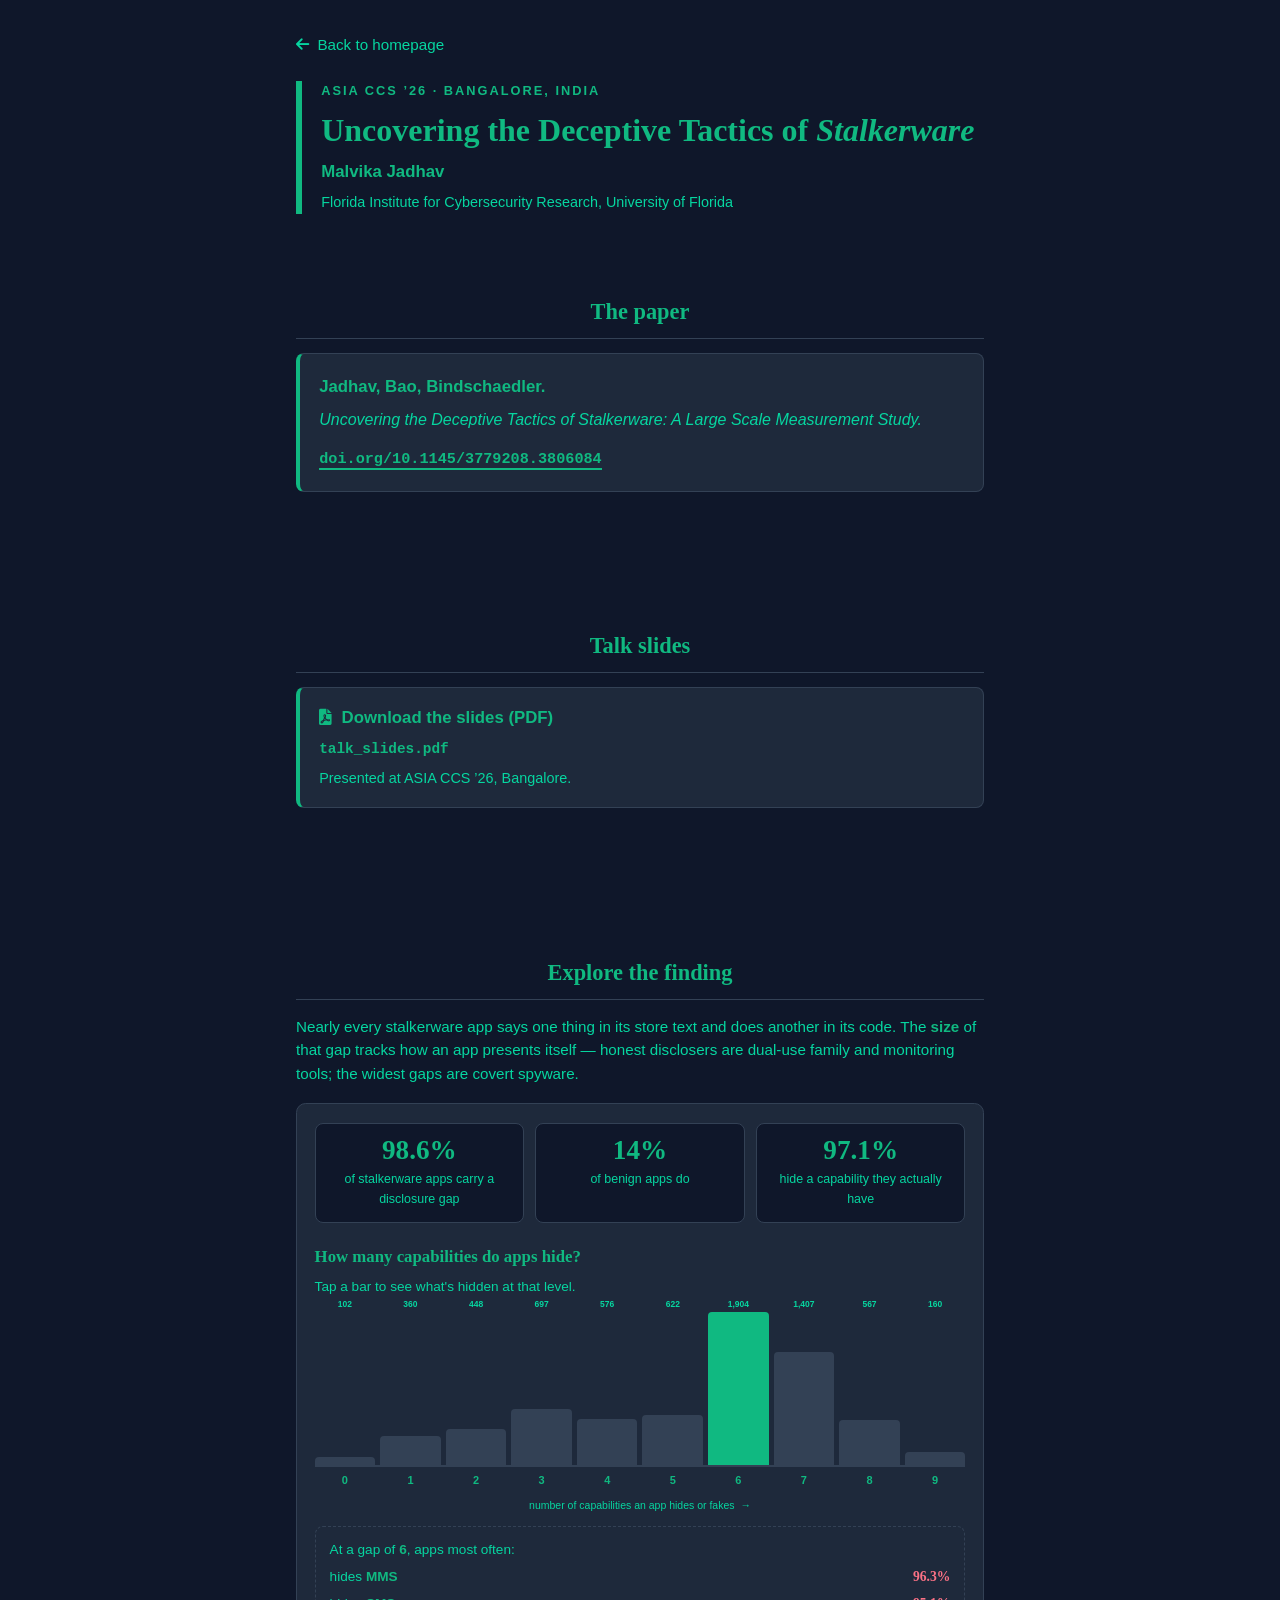
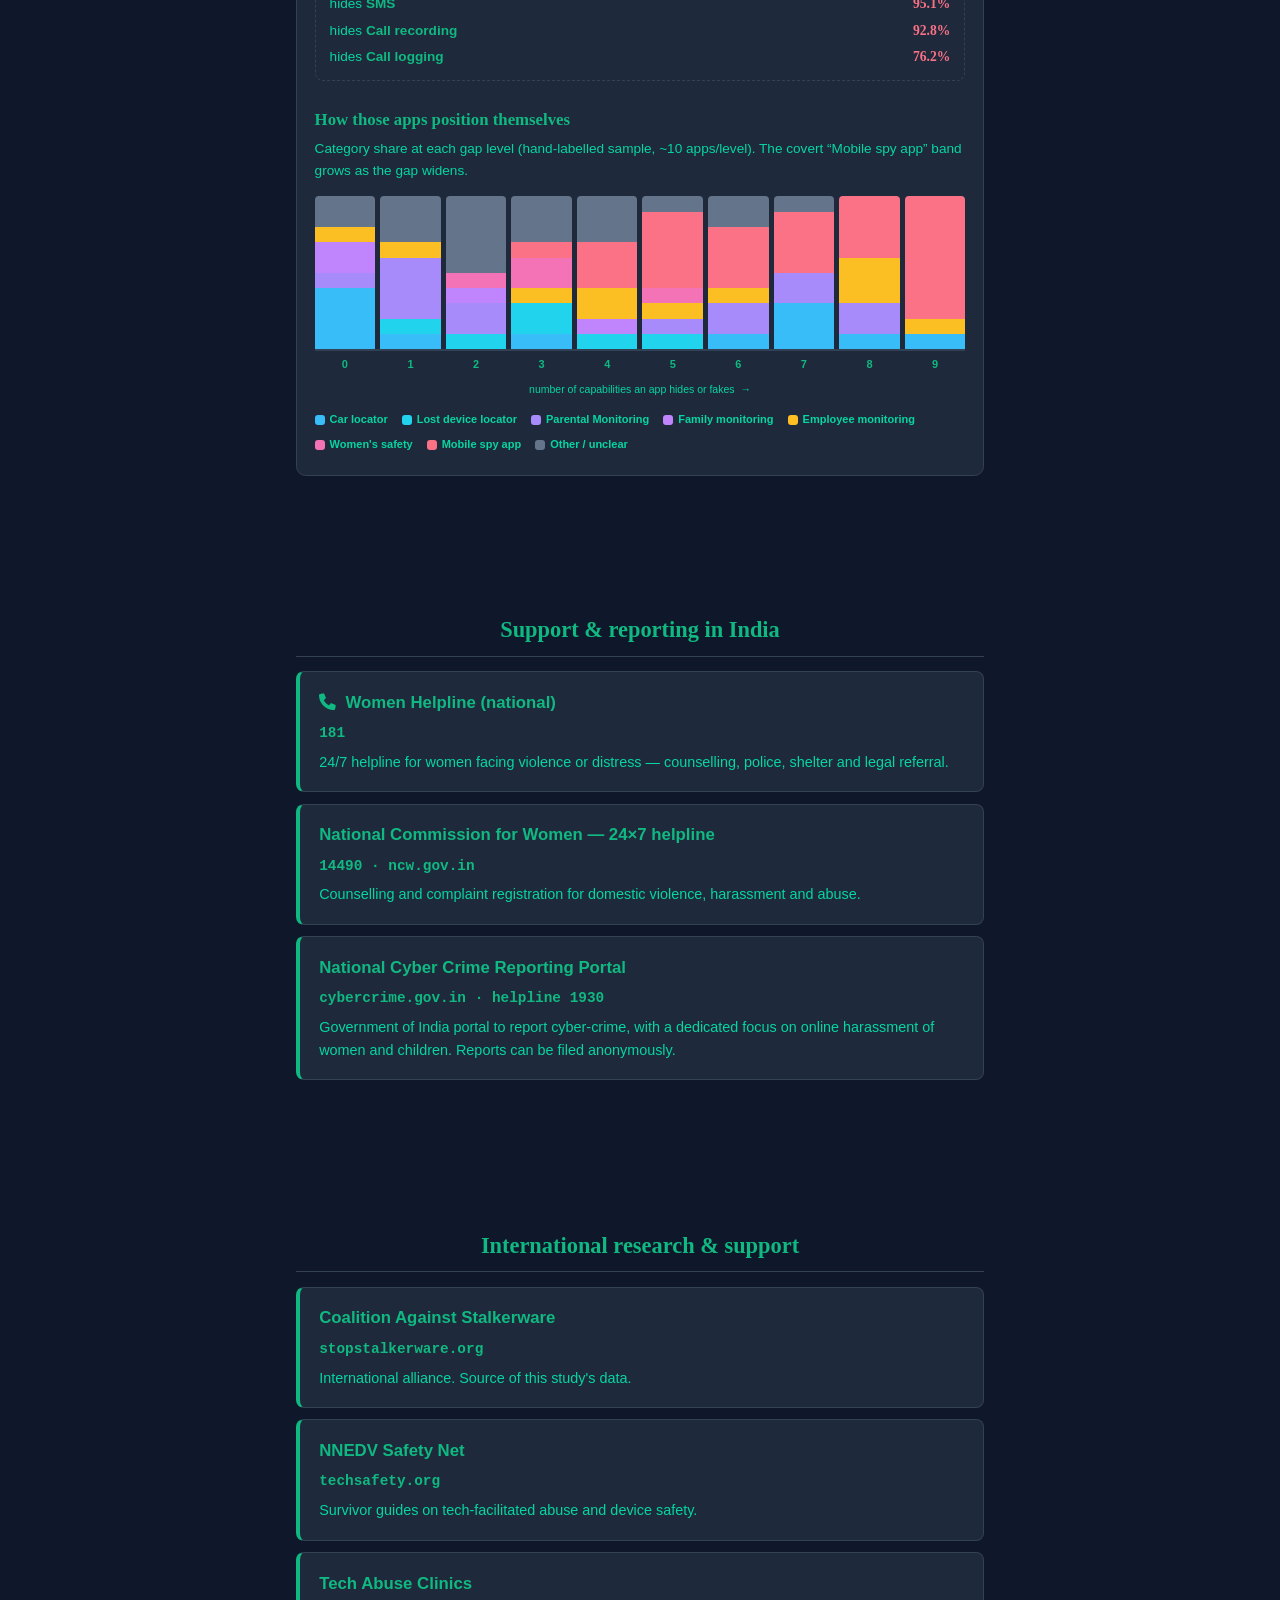
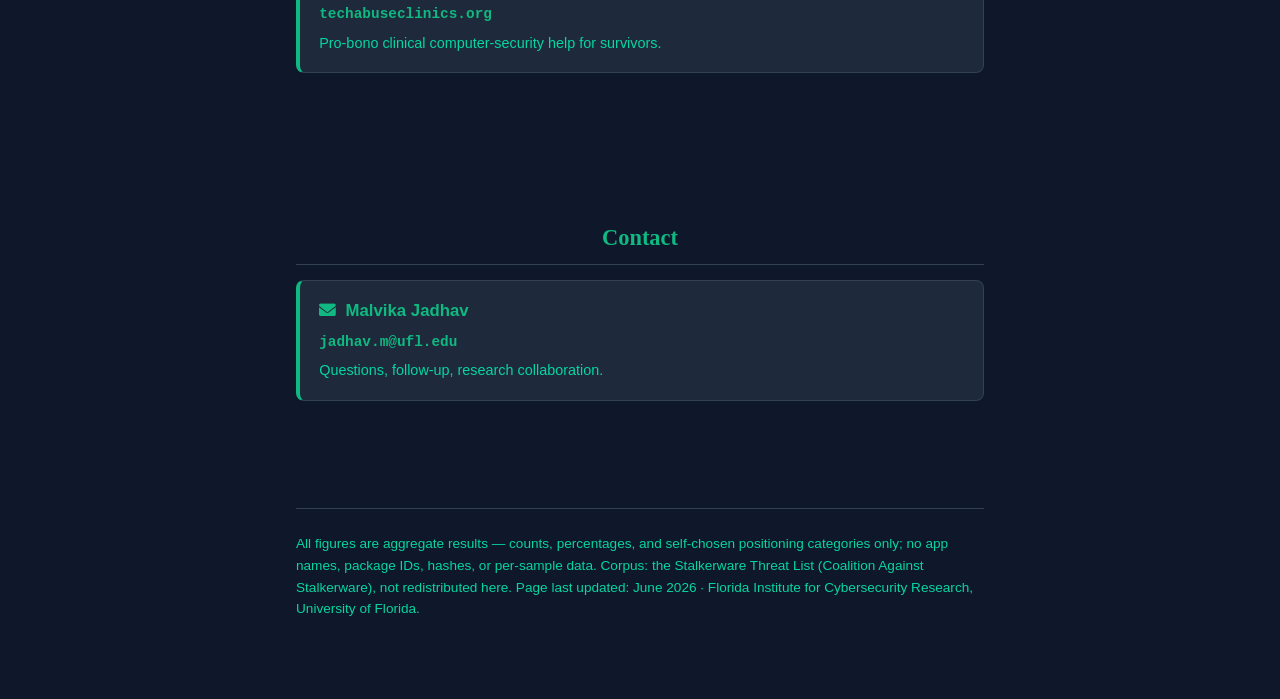
==== asiaccs/index.html @ bfb0ab19 "adding the asiaccs-presentation" ====
<!DOCTYPE html>
<html lang="en">
<head>
<meta charset="UTF-8"><meta name="viewport" content="width=device-width, initial-scale=1.0">
<title>Research Resources · ASIA CCS ’26 · Malvika Jadhav</title>
<meta name="description" content="Conference talk resources."><meta name="robots" content="noindex, nofollow">
<link rel="stylesheet" href="../style.css">
<link href="https://cdnjs.cloudflare.com/ajax/libs/font-awesome/6.0.0/css/all.min.css" rel="stylesheet">
<link rel="icon" href="../profile.jpeg">
<style>
  /* fallback copy of your style.css tokens so this page renders correctly even in a
     standalone preview; identical values, so style.css stays the source of truth on-site */
  :root{ --bg-primary:#ffffff; --bg-secondary:#f8fafc; --text-primary:#1e293b; --text-secondary:#64748b; --accent:#3b82f6; --accent-hover:#2563eb; --border:#e2e8f0; --transition:all .3s ease; }
  [data-theme="dark"]{ --bg-primary:#0f172a; --bg-secondary:#1e293b; --text-primary:#10b981; --text-secondary:#06d6a0; --accent:#10b981; --accent-hover:#059669; --border:#334155; }
  body{ font-family:-apple-system,BlinkMacSystemFont,'Segoe UI',Roboto,sans-serif; background:var(--bg-primary); color:var(--text-primary); line-height:1.6; margin:0; transition:var(--transition); }

  .talk-container{max-width:720px;margin:0 auto;padding:2rem 1rem 5rem;}
  .back-link{display:inline-block;margin-bottom:1.5rem;color:var(--text-secondary);text-decoration:none;font-size:.95rem;transition:var(--transition);} .back-link:hover{color:var(--accent);}
  .talk-header{border-left:6px solid var(--accent);padding-left:1.2rem;margin-bottom:2rem;}
  .talk-eyebrow{font-size:.8rem;letter-spacing:2px;color:var(--accent);font-weight:700;text-transform:uppercase;margin-bottom:.6rem;}
  .talk-title{font-family:Georgia,"Times New Roman",serif;font-size:2rem;font-weight:700;color:var(--text-primary);margin-bottom:.6rem;line-height:1.2;} .talk-title em{color:var(--accent);font-style:italic;}
  .talk-byline{font-weight:600;font-size:1.05rem;color:var(--text-primary);margin-bottom:.3rem;} .talk-venue{color:var(--text-secondary);font-size:.9rem;}
  .talk-section{margin-bottom:2.5rem;}
  .talk-section h2{font-family:Georgia,"Times New Roman",serif;font-size:1.4rem;color:var(--text-primary);margin-bottom:.9rem;padding-bottom:.5rem;border-bottom:1px solid var(--border);}
  .talk-section .lead{color:var(--text-secondary);font-size:.95rem;line-height:1.55;margin-bottom:1.1rem;} .talk-section .lead b{color:var(--text-primary);}
  .talk-card{display:block;background:var(--bg-secondary);border:1px solid var(--border);border-left:4px solid var(--accent);padding:1.1rem 1.2rem;margin-bottom:.7rem;text-decoration:none;color:var(--text-primary);border-radius:.5rem;transition:var(--transition);}
  .talk-card:hover{transform:translateX(3px);box-shadow:0 4px 12px rgba(0,0,0,.15);}
  .talk-card .card-name{font-weight:700;font-size:1.05rem;margin-bottom:.35rem;}
  .talk-card .card-url{color:var(--accent);font-size:.9rem;font-weight:600;margin-bottom:.35rem;word-break:break-all;font-family:ui-monospace,"SF Mono",Menlo,monospace;}
  .talk-card .card-desc{color:var(--text-secondary);font-size:.9rem;}
  .paper-block{background:var(--bg-secondary);border:1px solid var(--border);border-left:4px solid var(--accent);padding:1.2rem;border-radius:.5rem;}
  .paper-block .paper-authors{font-weight:700;margin-bottom:.4rem;font-size:1.05rem;} .paper-block .paper-title{font-style:italic;margin-bottom:.8rem;color:var(--text-secondary);}
  .paper-block a{color:var(--accent);font-weight:700;text-decoration:none;border-bottom:2px solid var(--accent);font-family:ui-monospace,"SF Mono",Menlo,monospace;font-size:.95rem;} .paper-block a:hover{color:var(--accent-hover);border-bottom-color:var(--accent-hover);}
  .talk-footer{margin-top:3rem;padding-top:1.5rem;border-top:1px solid var(--border);font-size:.85rem;color:var(--text-secondary);line-height:1.6;}
  .viz{background:var(--bg-secondary);border:1px solid var(--border);border-radius:.6rem;padding:1.2rem 1.1rem 1.3rem;}
  .viz .stat-row{display:flex;gap:.7rem;flex-wrap:wrap;margin-bottom:1.3rem;}
  .viz .stat{flex:1 1 130px;background:var(--bg-primary);border:1px solid var(--border);border-radius:.5rem;padding:.8rem .9rem;}
  .viz .stat .n{font-family:Georgia,serif;font-weight:700;font-size:1.7rem;line-height:1;color:var(--accent);} .viz .stat .c{font-size:.78rem;color:var(--text-secondary);margin-top:.35rem;}
  .viz h3{font-family:Georgia,serif;font-size:1.05rem;color:var(--text-primary);margin:0 0 .3rem;} .viz .sub{font-size:.85rem;color:var(--text-secondary);margin-bottom:.9rem;}
  .viz .chart,.viz .compchart{display:flex;align-items:flex-end;gap:5px;height:155px;border-bottom:2px solid var(--border);}
  .viz .col{flex:1;display:flex;flex-direction:column;justify-content:flex-end;align-items:center;height:100%;position:relative;cursor:pointer;}
  .viz .col .bar{width:100%;border-radius:4px 4px 0 0;background:var(--border);min-height:3px;} .viz .col.sel .bar{background:var(--accent);}
  .viz .col .cnt{position:absolute;top:-14px;font-weight:700;font-size:8.5px;color:var(--text-secondary);white-space:nowrap;}
  .viz .ccol{flex:1;height:100%;display:flex;flex-direction:column-reverse;border-radius:4px 4px 0 0;overflow:hidden;}
  .viz .ccol .seg{width:100%;}
  .viz .xaxis{display:flex;gap:5px;margin-top:5px;} .viz .xaxis .t{flex:1;text-align:center;font-weight:700;font-size:11px;color:var(--text-primary);}
  .viz .xlab{text-align:center;font-size:10.5px;color:var(--text-secondary);margin-top:7px;}
  .viz .capdetail{margin-top:13px;padding:12px 14px;border:1px dashed var(--border);border-radius:.5rem;font-size:.85rem;color:var(--text-secondary);} .viz .capdetail b{color:var(--text-primary);}
  .viz .capdetail .row{display:flex;justify-content:space-between;margin-top:5px;} .viz .capdetail .row span:last-child{font-family:Georgia,serif;font-weight:700;color:#fb7185;}
  .viz .legend{display:flex;gap:8px 14px;flex-wrap:wrap;font-size:11px;font-weight:600;color:var(--text-secondary);margin-top:13px;} .viz .legend span{display:inline-flex;align-items:center;} .viz .legend i{width:10px;height:10px;border-radius:3px;margin-right:5px;}
</style>
</head>
<body data-theme="dark">
<div class="talk-container">
  <a href="../" class="back-link"><i class="fas fa-arrow-left"></i>&nbsp; Back to homepage</a>
  <header class="talk-header">
    <div class="talk-eyebrow">ASIA CCS ’26 · Bangalore, India</div>
    <h1 class="talk-title">Uncovering the Deceptive Tactics of <em>Stalkerware</em></h1>
    <div class="talk-byline">Malvika Jadhav</div>
    <div class="talk-venue">Florida Institute for Cybersecurity Research, University of Florida</div>
  </header>

  <section class="talk-section"><h2>The paper</h2>
    <div class="paper-block"><div class="paper-authors">Jadhav, Bao, Bindschaedler.</div>
      <div class="paper-title">Uncovering the Deceptive Tactics of Stalkerware: A Large Scale Measurement Study.</div>
      <a href="https://doi.org/10.1145/3779208.3806084" target="_blank" rel="noopener">doi.org/10.1145/3779208.3806084</a></div>
  </section>

  <section class="talk-section"><h2>Talk slides</h2>
    <a class="talk-card" href="talk_slides.pdf"><div class="card-name"><i class="fas fa-file-pdf"></i>&nbsp; Download the slides (PDF)</div>
      <div class="card-url">talk_slides.pdf</div><div class="card-desc">Presented at ASIA CCS ’26, Bangalore.</div></a>
  </section>

  <section class="talk-section"><h2>Explore the finding</h2>
    <p class="lead">Nearly every stalkerware app says one thing in its store text and does another in its code. The <b>size</b> of that gap tracks how an app presents itself — honest disclosers are dual-use family and monitoring tools; the widest gaps are covert spyware.</p>
    <div class="viz">
      <div class="stat-row">
        <div class="stat"><div class="n">98.6%</div><div class="c">of stalkerware apps carry a disclosure gap</div></div>
        <div class="stat"><div class="n">14%</div><div class="c">of benign apps do</div></div>
        <div class="stat"><div class="n">97.1%</div><div class="c">hide a capability they actually have</div></div>
      </div>
      <h3>How many capabilities do apps hide?</h3><p class="sub">Tap a bar to see what's hidden at that level.</p>
      <div class="chart" id="chart"></div><div class="xaxis" id="xaxis1"></div>
      <p class="xlab">number of capabilities an app hides or fakes &nbsp;→</p>
      <div class="capdetail" id="capdetail"></div>
      <h3 style="margin-top:1.6rem">How those apps position themselves</h3>
      <p class="sub">Category share at each gap level (hand-labelled sample, ~10 apps/level). The covert “Mobile spy app” band grows as the gap widens.</p>
      <div class="compchart" id="compchart"></div><div class="xaxis" id="xaxis2"></div>
      <p class="xlab">number of capabilities an app hides or fakes &nbsp;→</p>
      <div class="legend" id="legend"></div>
    </div>
  </section>

  <section class="talk-section"><h2>Support &amp; reporting in India</h2>
    <a class="talk-card" href="tel:181"><div class="card-name"><i class="fas fa-phone"></i>&nbsp; Women Helpline (national)</div>
      <div class="card-url">181</div><div class="card-desc">24/7 helpline for women facing violence or distress — counselling, police, shelter and legal referral.</div></a>
    <a class="talk-card" href="https://www.ncw.gov.in/ncw-cells/ncw-women-helpline/" target="_blank" rel="noopener"><div class="card-name">National Commission for Women — 24×7 helpline</div>
      <div class="card-url">14490 · ncw.gov.in</div><div class="card-desc">Counselling and complaint registration for domestic violence, harassment and abuse.</div></a>
    <a class="talk-card" href="https://cybercrime.gov.in" target="_blank" rel="noopener"><div class="card-name">National Cyber Crime Reporting Portal</div>
      <div class="card-url">cybercrime.gov.in · helpline 1930</div><div class="card-desc">Government of India portal to report cyber-crime, with a dedicated focus on online harassment of women and children. Reports can be filed anonymously.</div></a>
  </section>

  <section class="talk-section"><h2>International research &amp; support</h2>
    <a class="talk-card" href="https://stopstalkerware.org" target="_blank" rel="noopener"><div class="card-name">Coalition Against Stalkerware</div>
      <div class="card-url">stopstalkerware.org</div><div class="card-desc">International alliance. Source of this study's data.</div></a>
    <a class="talk-card" href="https://www.techsafety.org" target="_blank" rel="noopener"><div class="card-name">NNEDV Safety Net</div>
      <div class="card-url">techsafety.org</div><div class="card-desc">Survivor guides on tech-facilitated abuse and device safety.</div></a>
    <a class="talk-card" href="https://www.techabuseclinics.org" target="_blank" rel="noopener"><div class="card-name">Tech Abuse Clinics</div>
      <div class="card-url">techabuseclinics.org</div><div class="card-desc">Pro-bono clinical computer-security help for survivors.</div></a>
  </section>

  <section class="talk-section"><h2>Contact</h2>
    <a class="talk-card" href="mailto:jadhav.m@ufl.edu"><div class="card-name"><i class="fas fa-envelope"></i>&nbsp; Malvika Jadhav</div>
      <div class="card-url">jadhav.m@ufl.edu</div><div class="card-desc">Questions, follow-up, research collaboration.</div></a>
  </section>

  <footer class="talk-footer">All figures are aggregate results — counts, percentages, and self-chosen positioning categories only; no app names, package IDs, hashes, or per-sample data. Corpus: the Stalkerware Threat List (Coalition Against Stalkerware), not redistributed here. Page last updated: June 2026 · Florida Institute for Cybersecurity Research, University of Florida.</footer>
</div>
<script>
const COUNTS=[102, 360, 448, 697, 576, 622, 1904, 1407, 567, 160],CAPS={"1": [{"cap": "Location", "pct": 58.1, "dir": "hides"}, {"cap": "SMS", "pct": 21.4, "dir": "hides"}, {"cap": "Contacts", "pct": 8.1, "dir": "fakes"}, {"cap": "Social media", "pct": 5.6, "dir": "fakes"}], "2": [{"cap": "Location", "pct": 53.3, "dir": "hides"}, {"cap": "Social media", "pct": 34.4, "dir": "hides"}, {"cap": "Call recording", "pct": 29.5, "dir": "hides"}, {"cap": "SMS", "pct": 26.6, "dir": "hides"}], "3": [{"cap": "Call recording", "pct": 61.3, "dir": "hides"}, {"cap": "Location", "pct": 58.0, "dir": "hides"}, {"cap": "Social media", "pct": 44.9, "dir": "hides"}, {"cap": "Contacts", "pct": 30.3, "dir": "fakes"}], "4": [{"cap": "Location", "pct": 82.3, "dir": "hides"}, {"cap": "Call recording", "pct": 68.8, "dir": "hides"}, {"cap": "Call logging", "pct": 51.6, "dir": "hides"}, {"cap": "Calendar", "pct": 44.6, "dir": "hides"}], "5": [{"cap": "Location", "pct": 76.5, "dir": "hides"}, {"cap": "SMS", "pct": 72.3, "dir": "hides"}, {"cap": "Call recording", "pct": 66.1, "dir": "hides"}, {"cap": "Call logging", "pct": 64.3, "dir": "hides"}], "6": [{"cap": "MMS", "pct": 96.3, "dir": "hides"}, {"cap": "SMS", "pct": 95.1, "dir": "hides"}, {"cap": "Call recording", "pct": 92.8, "dir": "hides"}, {"cap": "Call logging", "pct": 76.2, "dir": "hides"}], "7": [{"cap": "MMS", "pct": 99.4, "dir": "hides"}, {"cap": "SMS", "pct": 99.0, "dir": "hides"}, {"cap": "Call recording", "pct": 96.1, "dir": "hides"}, {"cap": "Call logging", "pct": 86.4, "dir": "hides"}], "8": [{"cap": "SMS", "pct": 100, "dir": "hides"}, {"cap": "MMS", "pct": 100, "dir": "hides"}, {"cap": "Call recording", "pct": 99.5, "dir": "hides"}, {"cap": "Call logging", "pct": 91.9, "dir": "hides"}], "9": [{"cap": "SMS", "pct": 100, "dir": "hides"}, {"cap": "MMS", "pct": 100, "dir": "hides"}, {"cap": "Call recording", "pct": 100, "dir": "hides"}, {"cap": "Location", "pct": 99.4, "dir": "hides"}]},COMP={"0": {"Car locator": 4, "Family monitoring": 2, "Other / unclear": 2, "Parental Monitoring": 1, "Employee monitoring": 1}, "1": {"Parental Monitoring": 4, "Other / unclear": 3, "Car locator": 1, "Lost device locator": 1, "Employee monitoring": 1}, "2": {"Other / unclear": 5, "Parental Monitoring": 2, "Lost device locator": 1, "Family monitoring": 1, "Women's safety": 1}, "3": {"Other / unclear": 3, "Women's safety": 2, "Lost device locator": 2, "Employee monitoring": 1, "Mobile spy app": 1, "Car locator": 1}, "4": {"Mobile spy app": 3, "Other / unclear": 3, "Employee monitoring": 2, "Family monitoring": 1, "Lost device locator": 1}, "5": {"Mobile spy app": 5, "Parental Monitoring": 1, "Other / unclear": 1, "Lost device locator": 1, "Employee monitoring": 1, "Women's safety": 1}, "6": {"Mobile spy app": 4, "Other / unclear": 2, "Parental Monitoring": 2, "Car locator": 1, "Employee monitoring": 1}, "7": {"Mobile spy app": 4, "Car locator": 3, "Parental Monitoring": 2, "Other / unclear": 1}, "8": {"Mobile spy app": 4, "Employee monitoring": 3, "Parental Monitoring": 2, "Car locator": 1}, "9": {"Mobile spy app": 8, "Car locator": 1, "Employee monitoring": 1}},ORDER=["Car locator", "Lost device locator", "Parental Monitoring", "Family monitoring", "Employee monitoring", "Women's safety", "Mobile spy app", "Other / unclear"],COLORS={"Car locator": "#38bdf8", "Lost device locator": "#22d3ee", "Parental Monitoring": "#a78bfa", "Family monitoring": "#c084fc", "Employee monitoring": "#fbbf24", "Women's safety": "#f472b6", "Mobile spy app": "#fb7185", "Other / unclear": "#64748b"};
const max=Math.max(...COUNTS);
// distribution bar graph
const chart=document.getElementById('chart'),x1=document.getElementById('xaxis1'),cap=document.getElementById('capdetail');
COUNTS.forEach((c,g)=>{const col=document.createElement('div');col.className='col';col.dataset.g=g;
 col.innerHTML=`<span class="cnt">${c.toLocaleString()}</span><div class="bar" style="height:${Math.max(3,c/max*100)}%"></div>`;
 col.onclick=()=>sc(g);col.onmouseenter=()=>sc(g);chart.appendChild(col);
 const t=document.createElement('div');t.className='t';t.textContent=g;x1.appendChild(t);});
function sc(g){document.querySelectorAll('.col').forEach(c=>c.classList.toggle('sel',+c.dataset.g===g));
 const l=CAPS[g];cap.innerHTML=l?`At a gap of <b>${g}</b>, apps most often:`+l.map(o=>`<div class="row"><span>${o.dir} <b>${o.cap}</b></span><span>${o.pct}%</span></div>`).join(''):`At a gap of <b>${g}</b> there’s no single dominant pattern.`;}
// composition bar graph (vertical 100% stacked)
const cc=document.getElementById('compchart'),x2=document.getElementById('xaxis2');
for(let g=0;g<10;g++){const m=COMP[g]||{},tot=Object.values(m).reduce((a,b)=>a+b,0)||1;
 const col=document.createElement('div');col.className='ccol';
 col.innerHTML=ORDER.filter(l=>m[l]).map(l=>`<div class="seg" title="${l}: ${m[l]} of ${tot}" style="height:${m[l]/tot*100}%;background:${COLORS[l]}"></div>`).join('');
 cc.appendChild(col);
 const t=document.createElement('div');t.className='t';t.textContent=g;x2.appendChild(t);}
document.getElementById('legend').innerHTML=ORDER.map(l=>`<span><i style="background:${COLORS[l]}"></i>${l}</span>`).join('');
sc(6);
</script>
</body></html>
---- style.css ----
/* Reset and Base Styles */
* {
    margin: 0;
    padding: 0;
    box-sizing: border-box;
}

:root {
    /* Light mode (Software) colors */
    --bg-primary: #ffffff;
    --bg-secondary: #f8fafc;
    --text-primary: #1e293b;
    --text-secondary: #64748b;
    --accent: #3b82f6;
    --accent-hover: #2563eb;
    --border: #e2e8f0;
    
    /* Transitions */
    --transition: all 0.3s ease;
}

[data-theme="dark"] {
    /* Dark mode (Cybersecurity) colors */
    --bg-primary: #0f172a;
    --bg-secondary: #1e293b;
    --text-primary: #10b981;
    --text-secondary: #06d6a0;
    --accent: #10b981;
    --accent-hover: #059669;
    --border: #334155;
}

body {
    font-family: -apple-system, BlinkMacSystemFont, 'Segoe UI', Roboto, sans-serif;
    background: var(--bg-primary);
    color: var(--text-primary);
    line-height: 1.6;
    transition: var(--transition);
}

.container {
    max-width: 1200px;
    margin: 0 auto;
    padding: 0 1rem;
}

/* Theme Toggle */
.theme-toggle {
    position: fixed;
    top: 1rem;
    right: 1rem;
    z-index: 1001;
    display: flex;
    align-items: center;
    gap: 1rem;
}

.mode-indicator {
    background: var(--bg-secondary);
    border: 1px solid var(--border);
    padding: 0.5rem 1rem;
    border-radius: 2rem;
    font-size: 0.875rem;
    font-weight: 500;
    color: var(--accent);
    display: flex;
    align-items: center;
    gap: 0.5rem;
}

.toggle-btn {
    background: var(--bg-secondary);
    border: 1px solid var(--border);
    border-radius: 2rem;
    width: 4rem;
    height: 2rem;
    position: relative;
    cursor: pointer;
    transition: var(--transition);
}

.toggle-slider {
    position: absolute;
    top: 2px;
    left: 2px;
    width: 1.5rem;
    height: 1.5rem;
    background: var(--accent);
    border-radius: 50%;
    display: flex;
    align-items: center;
    justify-content: center;
    color: white;
    font-size: 0.75rem;
    transition: var(--transition);
}

[data-theme="dark"] .toggle-slider {
    transform: translateX(2rem);
}

/* Navigation */
.navbar {
    position: fixed;
    top: 0;
    left: 0;
    right: 0;
    background: var(--bg-primary);
    backdrop-filter: blur(10px);
    border-bottom: 1px solid var(--border);
    padding: 1rem 2rem;
    padding-right: 20rem;
    display: flex;
    justify-content: space-between;
    align-items: center;
    z-index: 100;
    transition: var(--transition);
}

.nav-brand {
    font-size: 1.25rem;
    font-weight: bold;
    color: var(--accent);
}

.nav-links {
    display: flex;
    gap: 2rem;
}

.nav-links a {
    text-decoration: none;
    color: var(--text-primary);
    font-weight: 500;
    transition: var(--transition);
}

.nav-links a:hover {
    color: var(--accent);
}

/* Hero Section */
.hero {
    min-height: 100vh;
    display: flex;
    flex-direction: column;
    align-items: center;
    justify-content: center;
    position: relative;
    overflow: hidden;
    background: #1a1a1a;
    font-family: 'Courier New', monospace;
    color: var(--accent);
}

[data-theme="light"] .hero {
    background: #f8f9fa;
    color: #2563eb;
}

.hero-background {
    position: absolute;
    top: 0;
    left: 0;
    right: 0;
    bottom: 0;
    background: 
        repeating-linear-gradient(
            0deg,
            transparent,
            transparent 2px,
            rgba(255,255,255,0.03) 2px,
            rgba(255,255,255,0.03) 4px
        ),
        #1a1a1a;
    z-index: -2;
}

[data-theme="light"] .hero-background {
    background: 
        repeating-linear-gradient(
            0deg,
            transparent,
            transparent 2px,
            rgba(0,0,0,0.03) 2px,
            rgba(0,0,0,0.03) 4px
        ),
        #f8f9fa;
}

.hero-background::before {
    content: '';
    position: absolute;
    top: 0;
    left: 0;
    right: 0;
    bottom: 0;
    background-image: 
        radial-gradient(circle at 20% 50%, rgba(16, 185, 129, 0.1) 0%, transparent 50%),
        radial-gradient(circle at 80% 20%, rgba(6, 214, 160, 0.1) 0%, transparent 50%),
        radial-gradient(circle at 40% 80%, rgba(52, 211, 153, 0.1) 0%, transparent 50%);
    z-index: -1;
}

[data-theme="light"] .hero-background::before {
    background-image: 
        radial-gradient(circle at 20% 50%, rgba(37, 99, 235, 0.1) 0%, transparent 50%),
        radial-gradient(circle at 80% 20%, rgba(59, 130, 246, 0.1) 0%, transparent 50%),
        radial-gradient(circle at 40% 80%, rgba(147, 197, 253, 0.1) 0%, transparent 50%);
}

.hero-content {
    display: flex;
    align-items: center;
    gap: 4rem;
    max-width: 1000px;
    padding: 2rem;
    z-index: 1;
}

.hero-image {
    position: relative;
    flex-shrink: 0;
}

.profile-photo {
    width: 250px;
    height: 250px;
    border-radius: 50%;
    object-fit: cover;
    border: 4px solid var(--accent);
    box-shadow: 0 0 20px rgba(16, 185, 129, 0.3);
    transition: var(--transition);
    filter: brightness(0.9) contrast(1.1);
}

[data-theme="light"] .profile-photo {
    box-shadow: 0 0 20px rgba(37, 99, 235, 0.3);
}

.profile-photo:hover {
    transform: scale(1.05);
    box-shadow: 0 0 30px rgba(16, 185, 129, 0.5);
    filter: brightness(1) contrast(1.1);
}

[data-theme="light"] .profile-photo:hover {
    box-shadow: 0 0 30px rgba(37, 99, 235, 0.5);
}

.photo-frame {
    position: absolute;
    top: -10px;
    left: -10px;
    right: -10px;
    bottom: -10px;
    border: 2px solid var(--accent);
    border-radius: 50%;
    opacity: 0.5;
    animation: pulse 2s infinite;
}

@keyframes pulse {
    0%, 100% { transform: scale(1); opacity: 0.5; }
    50% { transform: scale(1.05); opacity: 0.8; }
}

.hero-text {
    flex: 1;
    text-align: left;
}

/* Terminal Window */
.terminal-window {
    background: transparent;
    border: none;
    border-radius: 0;
    margin-bottom: 2rem;
    box-shadow: none;
    font-family: 'Courier New', monospace;
    overflow: visible;
}

.terminal-header {
    display: none;
}

.terminal-body {
    padding: 0;
    color: var(--accent);
    min-height: 120px;
    background: transparent;
}

.terminal-line {
    display: flex;
    align-items: center;
    margin-bottom: 0.5rem;
}

.terminal-prompt {
    color: var(--accent);
    margin-right: 0.5rem;
    font-weight: bold;
    font-size: 1.1rem;
}

.terminal-command {
    color: #fff;
    font-size: 1.1rem;
}

[data-theme="light"] .terminal-command {
    color: #1f2937;
}

.terminal-cursor {
    color: var(--accent);
    animation: blink 1s infinite;
    margin-left: 2px;
    font-size: 1.1rem;
}

@keyframes blink {
    0%, 50% { opacity: 1; }
    51%, 100% { opacity: 0; }
}

.terminal-output {
    margin-top: 0.5rem;
    line-height: 1.6;
}

.terminal-output .output-line {
    margin-bottom: 0.25rem;
    opacity: 0;
    animation: fadeInUp 0.5s ease forwards;
    font-size: 1.1rem;
}

.terminal-output .output-line:nth-child(1) { animation-delay: 1s; }
.terminal-output .output-line:nth-child(2) { animation-delay: 2s; }
.terminal-output .output-line:nth-child(3) { animation-delay: 3s; }

.terminal-output .name {
    color: #fff;
    font-weight: bold;
}

[data-theme="light"] .terminal-output .name {
    color: #1f2937;
}

.terminal-output .role {
    color: var(--accent);
    font-weight: bold;
}

.terminal-output .description {
    color: #ccc;
}

[data-theme="light"] .terminal-output .description {
    color: #4b5563;
}

.hero-buttons {
    display: flex;
    gap: 1rem;
    justify-content: flex-start;
    flex-wrap: wrap;
    margin-top: 1.5rem;
}

/* Terminal prompt styling */
.terminal-prompt::before {
    content: "┌─[";
    color: var(--accent);
}

.terminal-prompt::after {
    content: "]─$ ";
    color: var(--accent);
}

[data-theme="light"] .terminal-prompt::before,
[data-theme="light"] .terminal-prompt::after {
    color: #2563eb;
}

.mode-info {
    position: absolute;
    bottom: 2rem;
    left: 50%;
    transform: translateX(-50%);
    z-index: 2;
}

.mode-badge {
    background: var(--bg-secondary);
    border: 1px solid var(--border);
    padding: 0.75rem 1.5rem;
    border-radius: 2rem;
    font-size: 0.875rem;
    color: var(--text-secondary);
    display: flex;
    align-items: center;
    gap: 0.5rem;
    backdrop-filter: blur(10px);
    box-shadow: 0 4px 12px rgba(0,0,0,0.1);
}

.mode-badge i {
    color: var(--accent);
}

.hero h1 {
    font-size: 3rem;
    font-weight: bold;
    margin-bottom: 1rem;
    color: var(--text-primary);
}

.hero-subtitle {
    font-size: 2rem;
    color: var(--accent);
    margin-bottom: 1rem;
}

.hero-description {
    font-size: 1.25rem;
    color: var(--text-secondary);
    margin-bottom: 0.5rem;
}

.hero-detail {
    color: var(--text-secondary);
    margin-bottom: 2rem;
}

.hero-buttons {
    display: flex;
    gap: 1rem;
    justify-content: center;
    flex-wrap: wrap;
}

/* Buttons */
.btn {
    padding: 0.75rem 2rem;
    border-radius: 0.5rem;
    border: none;
    font-weight: 600;
    cursor: pointer;
    transition: var(--transition);
    display: inline-flex;
    align-items: center;
    gap: 0.5rem;
    text-decoration: none;
}

.btn.primary {
    background: var(--accent);
    color: white;
}

.btn.primary:hover {
    background: var(--accent-hover);
    transform: translateY(-2px);
}

.btn.secondary {
    background: transparent;
    color: var(--accent);
    border: 2px solid var(--accent);
}

.btn.secondary:hover {
    background: var(--accent);
    color: white;
}

/* Sections */
section {
    padding: 3rem 0;
}

#home {
    padding: 0;
}

section h2 {
    font-size: 2.5rem;
    text-align: center;
    margin-bottom: 1rem;
    color: var(--text-primary);
}

.section-description {
    text-align: center;
    color: var(--text-secondary);
    margin-bottom: 3rem;
    font-size: 1.125rem;
}

/* Stats Section within Hero */
.stats-section {
    margin-top: 3rem;
    padding: 2rem 0;
    border-top: 1px solid var(--accent);
    width: 100%;
    background: rgba(16, 185, 129, 0.1);
    backdrop-filter: blur(10px);
    border-radius: 8px;
}

[data-theme="light"] .stats-section {
    background: rgba(37, 99, 235, 0.1);
    border-color: #2563eb;
}

.stats {
    display: grid;
    grid-template-columns: repeat(auto-fit, minmax(120px, 1fr));
    gap: 1rem;
    margin-top: 2rem;
}

.stat {
    background: var(--bg-primary);
    border: 1px solid var(--border);
    padding: 1rem;
    border-radius: 0.5rem;
    text-align: center;
}

.stat-number {
    font-size: 1.5rem;
    font-weight: bold;
    color: var(--accent);
}

.stat-label {
    font-size: 0.875rem;
    color: var(--text-secondary);
}

/* Projects Section */
.projects-grid {
    display: grid;
    grid-template-columns: repeat(auto-fit, minmax(300px, 1fr));
    gap: 2rem;
}

.project-card {
    background: var(--bg-secondary);
    border: 1px solid var(--border);
    border-radius: 0.5rem;
    overflow: hidden;
    transition: var(--transition);
}

.project-card:hover {
    transform: translateY(-5px);
    box-shadow: 0 10px 25px rgba(0,0,0,0.1);
}

.project-image {
    width: 100%;
    height: 200px;
    object-fit: cover;
}

.project-content {
    padding: 1.5rem;
}

.project-title {
    font-size: 1.25rem;
    font-weight: 600;
    margin-bottom: 0.5rem;
    color: var(--text-primary);
    display: flex;
    align-items: center;
    gap: 0.5rem;
}

.project-description {
    color: var(--text-secondary);
    margin-bottom: 1rem;
}

.project-tags {
    display: flex;
    flex-wrap: wrap;
    gap: 0.5rem;
    margin-bottom: 1rem;
}

.project-tag {
    background: var(--accent);
    color: white;
    padding: 0.25rem 0.75rem;
    border-radius: 1rem;
    font-size: 0.75rem;
}

.project-links {
    display: flex;
    gap: 0.5rem;
    justify-content: flex-start;
    align-items: center;
    min-height: 40px;
}



.project-links .btn {
    padding: 0.5rem 1rem;
    font-size: 0.875rem;
    flex-shrink: 0;
    min-width: 80px;
    text-align: center;
}

.btn-placeholder {
    width: 80px;
    height: 36px;
    flex-shrink: 0;
    /* Invisible placeholder that maintains spacing */
}

/* Updates Section */
.updates {
    background: var(--bg-primary);
}

.updates-timeline {
    max-width: 800px;
    margin: 0 auto;
    position: relative;
}

.updates-timeline::before {
    content: '';
    position: absolute;
    left: 2rem;
    top: 0;
    bottom: 0;
    width: 2px;
    background: var(--accent);
    border-radius: 1px;
}

.update-item {
    position: relative;
    padding: 1.5rem 0 1.5rem 4rem;
    margin-bottom: 1rem;
}

.update-item::before {
    content: '';
    position: absolute;
    left: 1.5rem;
    top: 2rem;
    width: 1rem;
    height: 1rem;
    background: var(--accent);
    border-radius: 50%;
    border: 3px solid var(--bg-primary);
}

.update-new {
    position: relative;
}

.update-new::after {
    content: 'NEW';
    position: absolute;
    top: 0.5rem;
    right: 0;
    background: var(--accent);
    color: white;
    font-size: 0.75rem;
    font-weight: bold;
    padding: 0.25rem 0.5rem;
    border-radius: 0.25rem;
    animation: pulse-badge 2s infinite;
}

@keyframes pulse-badge {
    0%, 100% { transform: scale(1); }
    50% { transform: scale(1.05); }
}

.update-content {
    background: var(--bg-secondary);
    border: 1px solid var(--border);
    border-radius: 0.5rem;
    padding: 1.5rem;
    transition: var(--transition);
}

.update-content:hover {
    background: var(--accent);
    color: white;
    transform: translateY(-2px);
    box-shadow: 0 8px 25px rgba(0,0,0,0.15);
}

.update-date {
    color: var(--text-secondary);
    font-size: 0.875rem;
    margin-bottom: 0.5rem;
    display: flex;
    align-items: center;
    gap: 0.5rem;
}

.update-content:hover .update-date {
    color: rgba(255,255,255,0.8);
}

.update-title {
    font-size: 1.125rem;
    font-weight: 600;
    margin-bottom: 0.5rem;
    color: var(--text-primary);
    display: flex;
    align-items: center;
    gap: 0.5rem;
}

.update-content:hover .update-title {
    color: white;
}

.update-description {
    color: var(--text-secondary);
    margin-bottom: 1rem;
    line-height: 1.6;
}

.update-content:hover .update-description {
    color: rgba(255,255,255,0.9);
}

.update-link {
    color: var(--accent);
    text-decoration: none;
    font-weight: 500;
    display: inline-flex;
    align-items: center;
    gap: 0.5rem;
    transition: var(--transition);
}

.update-content:hover .update-link {
    color: white;
}

.update-link:hover {
    text-decoration: underline;
}

/* Skills Section */
.skills {
    background: var(--bg-secondary);
}

.skills-content {
    display: grid;
    grid-template-columns: 1fr;
    gap: 3rem;
}

.skills-category h3 {
    font-size: 1.5rem;
    margin-bottom: 1.5rem;
    color: var(--text-primary);
    display: flex;
    align-items: center;
    gap: 0.5rem;
}

.skill-item {
    display: flex;
    justify-content: space-between;
    align-items: center;
    margin-bottom: 1rem;
}

.skill-name {
    font-weight: 500;
    color: var(--text-primary);
}

.skill-level {
    color: var(--text-secondary);
    font-size: 0.875rem;
}

.skill-bar {
    width: 100%;
    height: 0.5rem;
    background: var(--border);
    border-radius: 0.25rem;
    margin-top: 0.5rem;
    overflow: hidden;
}

.skill-progress {
    height: 100%;
    background: var(--accent);
    border-radius: 0.25rem;
    transition: width 1s ease;
}

.skills-grid {
    display: flex;
    flex-wrap: wrap;
    gap: 0.75rem;
    justify-content: flex-start;
    max-width: 1000px;
    margin: 0 auto;
}

.tool-item {
    background: var(--bg-primary);
    border: 1px solid var(--border);
    padding: 1rem;
    border-radius: 0.5rem;
    text-align: center;
    color: var(--text-primary);
    transition: var(--transition);
}

.tool-item:hover {
    background: var(--accent);
    color: white;
    transform: translateY(-2px);
}

/* Contact Section */
.contact-content {
    display: grid;
    grid-template-columns: 1fr;
    gap: 3rem;
    max-width: 800px;
    margin: 0 auto;
}

.contact-item {
    display: flex;
    align-items: center;
    gap: 1rem;
    padding: 1rem;
    background: var(--bg-secondary);
    border: 1px solid var(--border);
    border-radius: 0.5rem;
    text-decoration: none;
    color: var(--text-primary);
    transition: var(--transition);
    margin-bottom: 1rem;
}

.contact-item:hover {
    background: var(--accent);
    color: white;
    transform: translateY(-2px);
}

.contact-icon {
    width: 3rem;
    height: 3rem;
    background: var(--accent);
    color: white;
    border-radius: 50%;
    display: flex;
    align-items: center;
    justify-content: center;
    font-size: 1.25rem;
}

.contact-label {
    font-weight: 600;
}

.contact-value {
    font-size: 0.875rem;
    opacity: 0.8;
}

/* Footer */
.footer {
    background: var(--bg-secondary);
    border-top: 1px solid var(--border);
    padding: 2rem 0;
    text-align: center;
    color: var(--text-secondary);
}

/* Responsive */
@media (max-width: 768px) {
    .theme-toggle {
        top: 5rem;
        right: 1rem;
        flex-direction: column;
        gap: 0.5rem;
    }
    
    .mode-indicator {
        font-size: 0.75rem;
        padding: 0.25rem 0.75rem;
    }
    
    .navbar {
        padding: 1rem;
        padding-right: 1rem;
    }
    
    .nav-links {
        display: none;
    }
    
    .hero-content {
        flex-direction: column;
        text-align: center;
        gap: 2rem;
    }
    
    .hero-text {
        text-align: center;
    }
    
    .terminal-window {
        margin-bottom: 1.5rem;
    }
    
    .terminal-body {
        min-height: 100px;
        padding: 0.75rem;
    }
    
    .hero-buttons {
        justify-content: center;
        margin-top: 1rem;
    }
    
    .hero h1 {
        font-size: 2rem;
    }
    
    .hero-subtitle {
        font-size: 1.5rem;
    }
    
    .hero-buttons {
        flex-direction: column;
    }
    
    .profile-photo {
        width: 200px;
        height: 200px;
    }
    
    .mode-badge {
        font-size: 0.75rem;
        padding: 0.5rem 1rem;
    }
    
    .stats-section {
        margin-top: 2rem;
        padding: 1.5rem 0;
    }
    
    .updates-timeline::before {
        left: 1rem;
    }
    
    .update-item {
        padding: 1rem 0 1rem 2.5rem;
    }
    
    .update-item::before {
        left: 0.5rem;
    }
    
    .update-new::after {
        right: 0.5rem;
        font-size: 0.625rem;
        padding: 0.125rem 0.375rem;
    }
    
    .contact-content {
        grid-template-columns: 1fr;
    }
}

/* Animations */
@keyframes fadeInUp {
    from {
        opacity: 0;
        transform: translateY(30px);
    }
    to {
        opacity: 1;
        transform: translateY(0);
    }
}

.fade-in {
    animation: fadeInUp 0.6s ease forwards;
}

/* Cybersecurity mode specific styles */
[data-theme="dark"] body {
    font-family: 'Courier New', monospace;
}

[data-theme="dark"] .hero::before {
    content: '';
    position: absolute;
    top: 0;
    left: 0;
    right: 0;
    height: 2px;
    background: var(--accent);
    animation: scan 2s linear infinite;
}

@keyframes scan {
    0% { transform: translateX(-100%); }
    100% { transform: translateX(100%); }
}
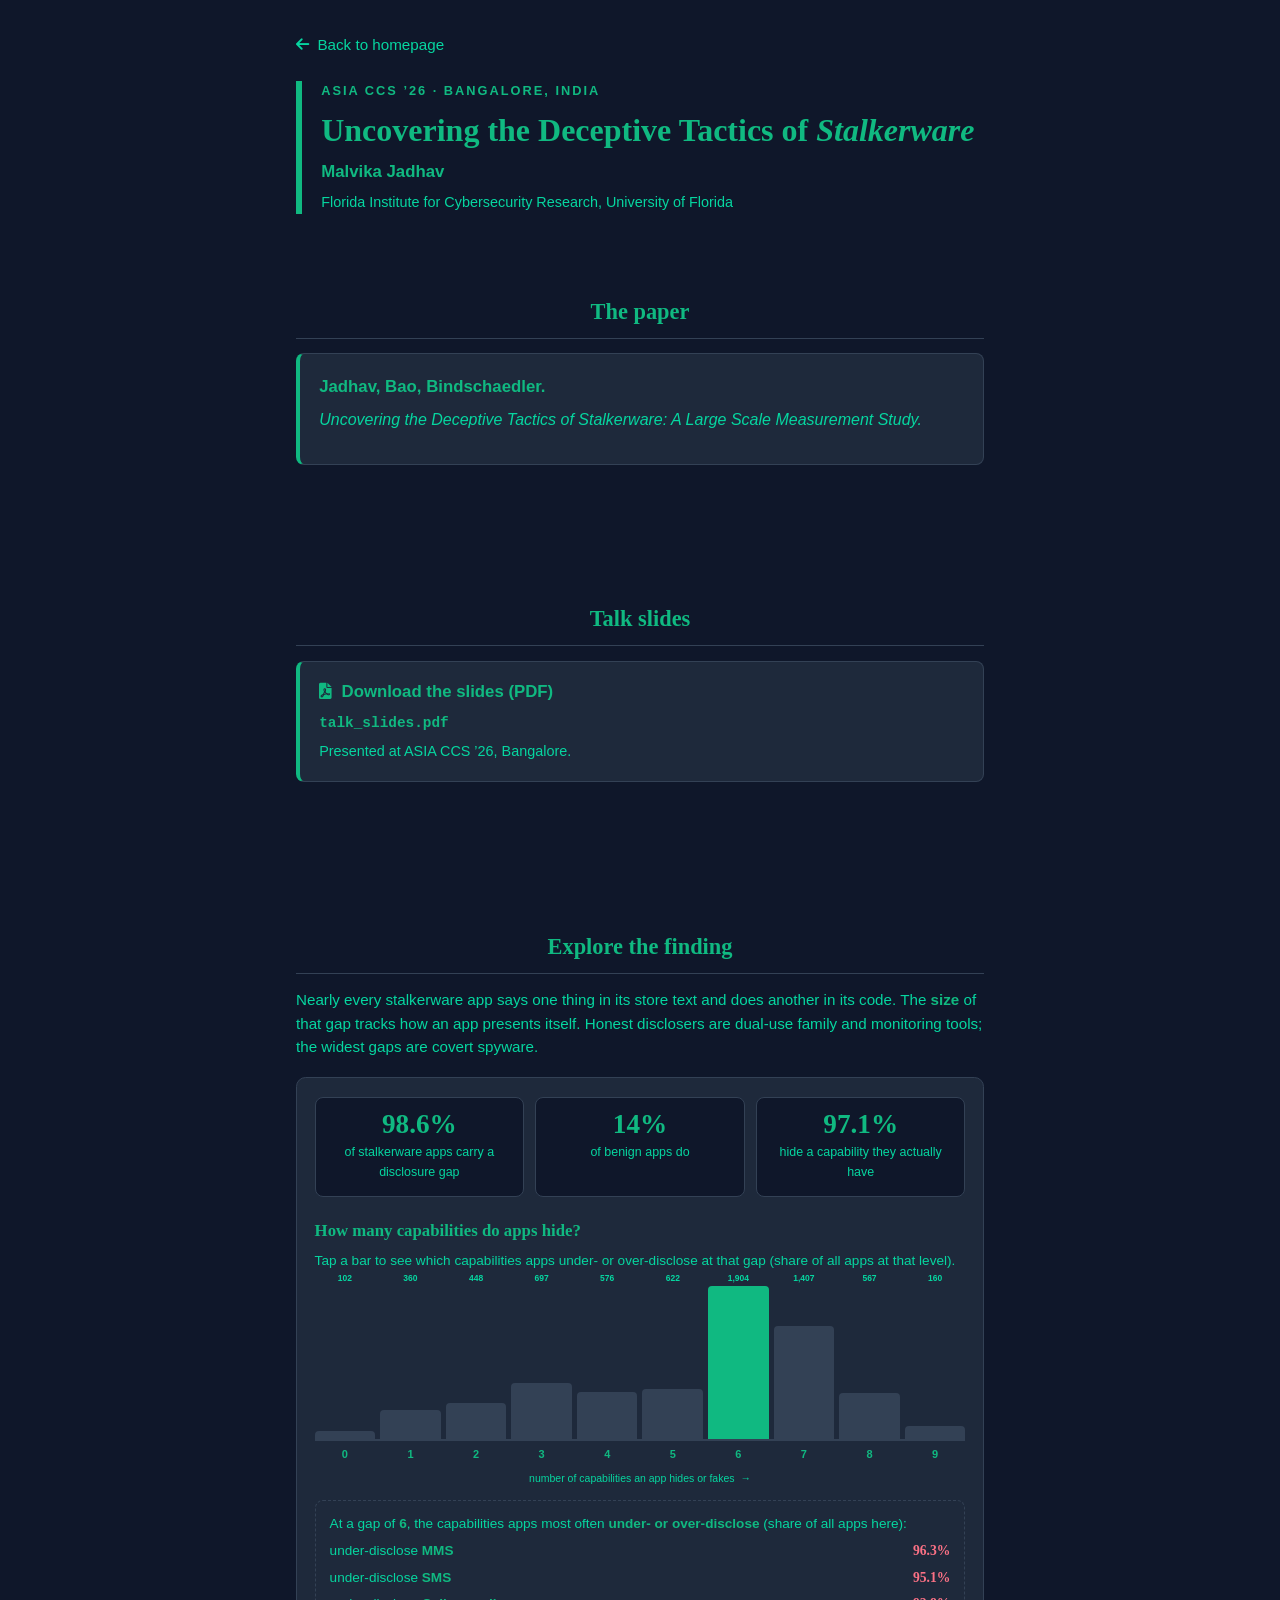
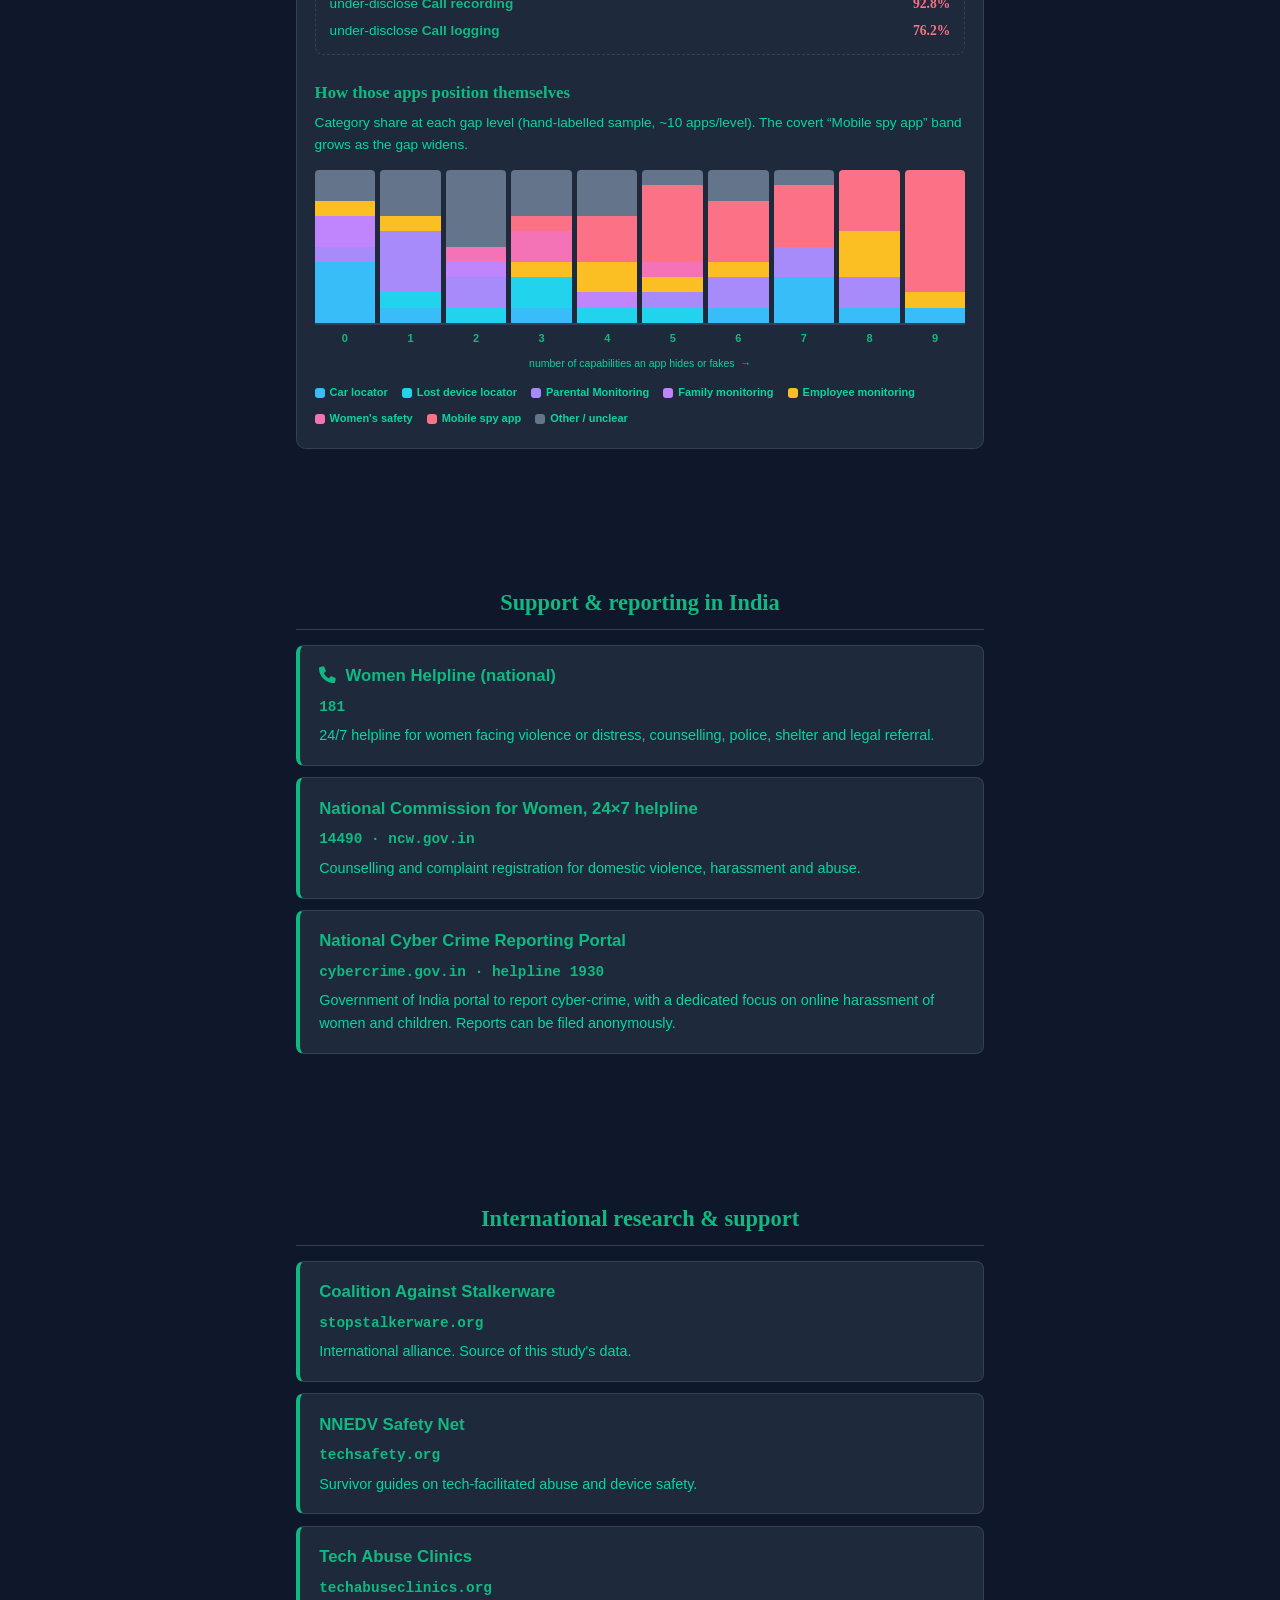
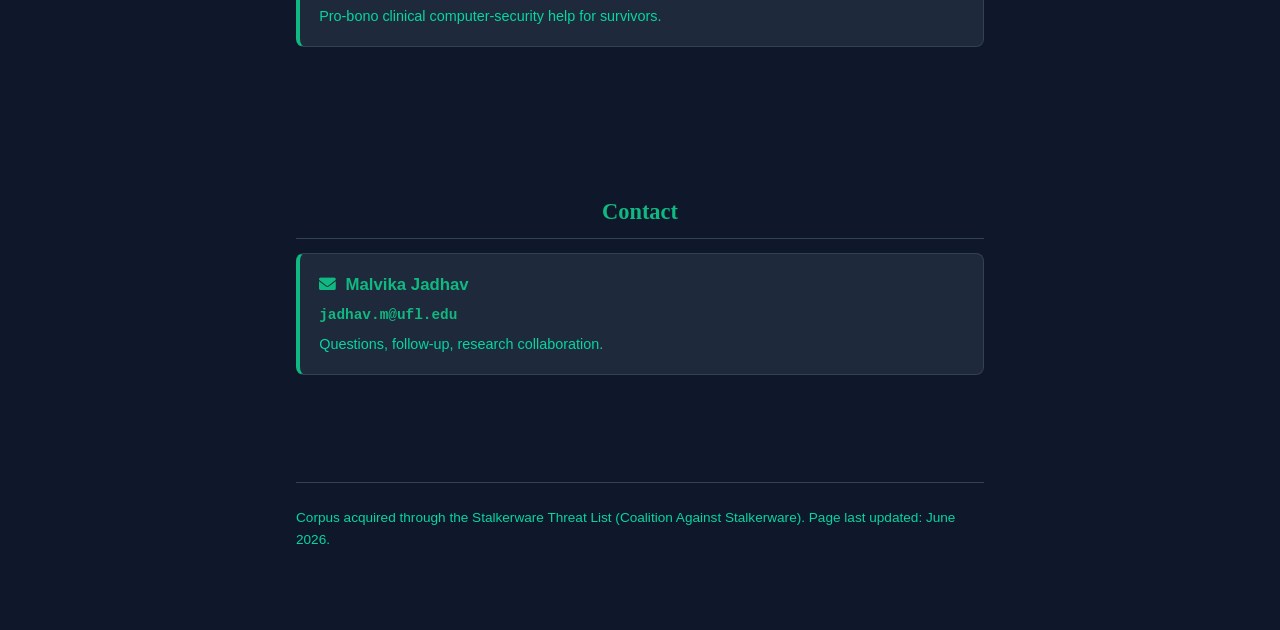
==== commit d137b481: "removed paper link" ====
--- a/asiaccs/index.html
+++ b/asiaccs/index.html
@@ -62,8 +62,7 @@
 
   <section class="talk-section"><h2>The paper</h2>
     <div class="paper-block"><div class="paper-authors">Jadhav, Bao, Bindschaedler.</div>
-      <div class="paper-title">Uncovering the Deceptive Tactics of Stalkerware: A Large Scale Measurement Study.</div>
-      <a href="https://doi.org/10.1145/3779208.3806084" target="_blank" rel="noopener">doi.org/10.1145/3779208.3806084</a></div>
+      <div class="paper-title">Uncovering the Deceptive Tactics of Stalkerware: A Large Scale Measurement Study.</div></div>
   </section>
 
   <section class="talk-section"><h2>Talk slides</h2>
@@ -72,14 +71,14 @@
   </section>
 
   <section class="talk-section"><h2>Explore the finding</h2>
-    <p class="lead">Nearly every stalkerware app says one thing in its store text and does another in its code. The <b>size</b> of that gap tracks how an app presents itself — honest disclosers are dual-use family and monitoring tools; the widest gaps are covert spyware.</p>
+    <p class="lead">Nearly every stalkerware app says one thing in its store text and does another in its code. The <b>size</b> of that gap tracks how an app presents itself. Honest disclosers are dual-use family and monitoring tools; the widest gaps are covert spyware.</p>
     <div class="viz">
       <div class="stat-row">
         <div class="stat"><div class="n">98.6%</div><div class="c">of stalkerware apps carry a disclosure gap</div></div>
         <div class="stat"><div class="n">14%</div><div class="c">of benign apps do</div></div>
         <div class="stat"><div class="n">97.1%</div><div class="c">hide a capability they actually have</div></div>
       </div>
-      <h3>How many capabilities do apps hide?</h3><p class="sub">Tap a bar to see what's hidden at that level.</p>
+      <h3>How many capabilities do apps hide?</h3><p class="sub">Tap a bar to see which capabilities apps under- or over-disclose at that gap (share of all apps at that level).</p>
       <div class="chart" id="chart"></div><div class="xaxis" id="xaxis1"></div>
       <p class="xlab">number of capabilities an app hides or fakes &nbsp;→</p>
       <div class="capdetail" id="capdetail"></div>
@@ -93,8 +92,8 @@
 
   <section class="talk-section"><h2>Support &amp; reporting in India</h2>
     <a class="talk-card" href="tel:181"><div class="card-name"><i class="fas fa-phone"></i>&nbsp; Women Helpline (national)</div>
-      <div class="card-url">181</div><div class="card-desc">24/7 helpline for women facing violence or distress — counselling, police, shelter and legal referral.</div></a>
-    <a class="talk-card" href="https://www.ncw.gov.in/ncw-cells/ncw-women-helpline/" target="_blank" rel="noopener"><div class="card-name">National Commission for Women — 24×7 helpline</div>
+      <div class="card-url">181</div><div class="card-desc">24/7 helpline for women facing violence or distress, counselling, police, shelter and legal referral.</div></a>
+    <a class="talk-card" href="https://www.ncw.gov.in/ncw-cells/ncw-women-helpline/" target="_blank" rel="noopener"><div class="card-name">National Commission for Women, 24×7 helpline</div>
       <div class="card-url">14490 · ncw.gov.in</div><div class="card-desc">Counselling and complaint registration for domestic violence, harassment and abuse.</div></a>
     <a class="talk-card" href="https://cybercrime.gov.in" target="_blank" rel="noopener"><div class="card-name">National Cyber Crime Reporting Portal</div>
       <div class="card-url">cybercrime.gov.in · helpline 1930</div><div class="card-desc">Government of India portal to report cyber-crime, with a dedicated focus on online harassment of women and children. Reports can be filed anonymously.</div></a>
@@ -114,7 +113,7 @@
       <div class="card-url">jadhav.m@ufl.edu</div><div class="card-desc">Questions, follow-up, research collaboration.</div></a>
   </section>
 
-  <footer class="talk-footer">All figures are aggregate results — counts, percentages, and self-chosen positioning categories only; no app names, package IDs, hashes, or per-sample data. Corpus: the Stalkerware Threat List (Coalition Against Stalkerware), not redistributed here. Page last updated: June 2026 · Florida Institute for Cybersecurity Research, University of Florida.</footer>
+  <footer class="talk-footer">Corpus acquired through the Stalkerware Threat List (Coalition Against Stalkerware). Page last updated: June 2026.</footer>
 </div>
 <script>
 const COUNTS=[102, 360, 448, 697, 576, 622, 1904, 1407, 567, 160],CAPS={"1": [{"cap": "Location", "pct": 58.1, "dir": "hides"}, {"cap": "SMS", "pct": 21.4, "dir": "hides"}, {"cap": "Contacts", "pct": 8.1, "dir": "fakes"}, {"cap": "Social media", "pct": 5.6, "dir": "fakes"}], "2": [{"cap": "Location", "pct": 53.3, "dir": "hides"}, {"cap": "Social media", "pct": 34.4, "dir": "hides"}, {"cap": "Call recording", "pct": 29.5, "dir": "hides"}, {"cap": "SMS", "pct": 26.6, "dir": "hides"}], "3": [{"cap": "Call recording", "pct": 61.3, "dir": "hides"}, {"cap": "Location", "pct": 58.0, "dir": "hides"}, {"cap": "Social media", "pct": 44.9, "dir": "hides"}, {"cap": "Contacts", "pct": 30.3, "dir": "fakes"}], "4": [{"cap": "Location", "pct": 82.3, "dir": "hides"}, {"cap": "Call recording", "pct": 68.8, "dir": "hides"}, {"cap": "Call logging", "pct": 51.6, "dir": "hides"}, {"cap": "Calendar", "pct": 44.6, "dir": "hides"}], "5": [{"cap": "Location", "pct": 76.5, "dir": "hides"}, {"cap": "SMS", "pct": 72.3, "dir": "hides"}, {"cap": "Call recording", "pct": 66.1, "dir": "hides"}, {"cap": "Call logging", "pct": 64.3, "dir": "hides"}], "6": [{"cap": "MMS", "pct": 96.3, "dir": "hides"}, {"cap": "SMS", "pct": 95.1, "dir": "hides"}, {"cap": "Call recording", "pct": 92.8, "dir": "hides"}, {"cap": "Call logging", "pct": 76.2, "dir": "hides"}], "7": [{"cap": "MMS", "pct": 99.4, "dir": "hides"}, {"cap": "SMS", "pct": 99.0, "dir": "hides"}, {"cap": "Call recording", "pct": 96.1, "dir": "hides"}, {"cap": "Call logging", "pct": 86.4, "dir": "hides"}], "8": [{"cap": "SMS", "pct": 100, "dir": "hides"}, {"cap": "MMS", "pct": 100, "dir": "hides"}, {"cap": "Call recording", "pct": 99.5, "dir": "hides"}, {"cap": "Call logging", "pct": 91.9, "dir": "hides"}], "9": [{"cap": "SMS", "pct": 100, "dir": "hides"}, {"cap": "MMS", "pct": 100, "dir": "hides"}, {"cap": "Call recording", "pct": 100, "dir": "hides"}, {"cap": "Location", "pct": 99.4, "dir": "hides"}]},COMP={"0": {"Car locator": 4, "Family monitoring": 2, "Other / unclear": 2, "Parental Monitoring": 1, "Employee monitoring": 1}, "1": {"Parental Monitoring": 4, "Other / unclear": 3, "Car locator": 1, "Lost device locator": 1, "Employee monitoring": 1}, "2": {"Other / unclear": 5, "Parental Monitoring": 2, "Lost device locator": 1, "Family monitoring": 1, "Women's safety": 1}, "3": {"Other / unclear": 3, "Women's safety": 2, "Lost device locator": 2, "Employee monitoring": 1, "Mobile spy app": 1, "Car locator": 1}, "4": {"Mobile spy app": 3, "Other / unclear": 3, "Employee monitoring": 2, "Family monitoring": 1, "Lost device locator": 1}, "5": {"Mobile spy app": 5, "Parental Monitoring": 1, "Other / unclear": 1, "Lost device locator": 1, "Employee monitoring": 1, "Women's safety": 1}, "6": {"Mobile spy app": 4, "Other / unclear": 2, "Parental Monitoring": 2, "Car locator": 1, "Employee monitoring": 1}, "7": {"Mobile spy app": 4, "Car locator": 3, "Parental Monitoring": 2, "Other / unclear": 1}, "8": {"Mobile spy app": 4, "Employee monitoring": 3, "Parental Monitoring": 2, "Car locator": 1}, "9": {"Mobile spy app": 8, "Car locator": 1, "Employee monitoring": 1}},ORDER=["Car locator", "Lost device locator", "Parental Monitoring", "Family monitoring", "Employee monitoring", "Women's safety", "Mobile spy app", "Other / unclear"],COLORS={"Car locator": "#38bdf8", "Lost device locator": "#22d3ee", "Parental Monitoring": "#a78bfa", "Family monitoring": "#c084fc", "Employee monitoring": "#fbbf24", "Women's safety": "#f472b6", "Mobile spy app": "#fb7185", "Other / unclear": "#64748b"};
@@ -126,7 +125,7 @@
  col.onclick=()=>sc(g);col.onmouseenter=()=>sc(g);chart.appendChild(col);
  const t=document.createElement('div');t.className='t';t.textContent=g;x1.appendChild(t);});
 function sc(g){document.querySelectorAll('.col').forEach(c=>c.classList.toggle('sel',+c.dataset.g===g));
- const l=CAPS[g];cap.innerHTML=l?`At a gap of <b>${g}</b>, apps most often:`+l.map(o=>`<div class="row"><span>${o.dir} <b>${o.cap}</b></span><span>${o.pct}%</span></div>`).join(''):`At a gap of <b>${g}</b> there’s no single dominant pattern.`;}
+ const DIR={hides:'under-disclose',fakes:'over-disclose'};const l=CAPS[g];cap.innerHTML=l?`At a gap of <b>${g}</b>, the capabilities apps most often <b>under- or over-disclose</b> (share of all apps here):`+l.map(o=>`<div class="row"><span>${DIR[o.dir]||o.dir} <b>${o.cap}</b></span><span>${o.pct}%</span></div>`).join(''):`At a gap of <b>${g}</b> there’s no single dominant pattern.`;}
 // composition bar graph (vertical 100% stacked)
 const cc=document.getElementById('compchart'),x2=document.getElementById('xaxis2');
 for(let g=0;g<10;g++){const m=COMP[g]||{},tot=Object.values(m).reduce((a,b)=>a+b,0)||1;
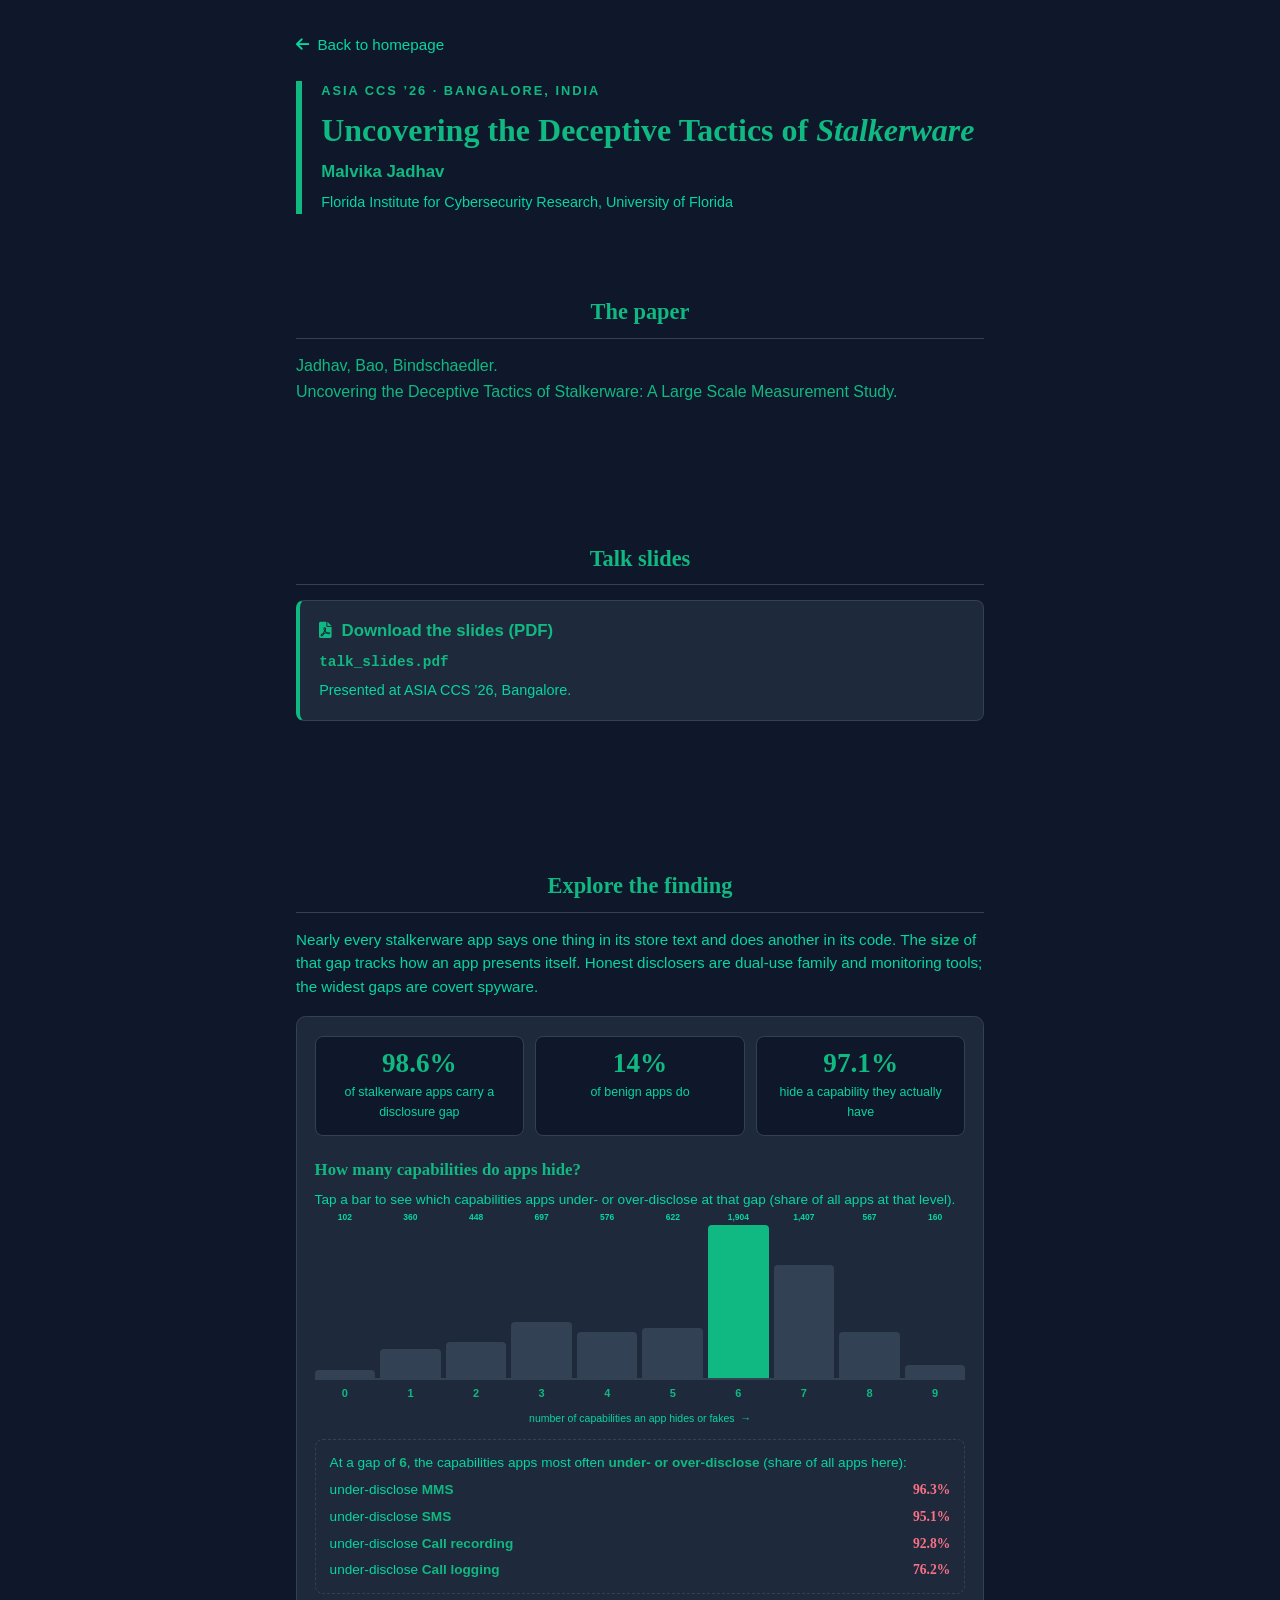
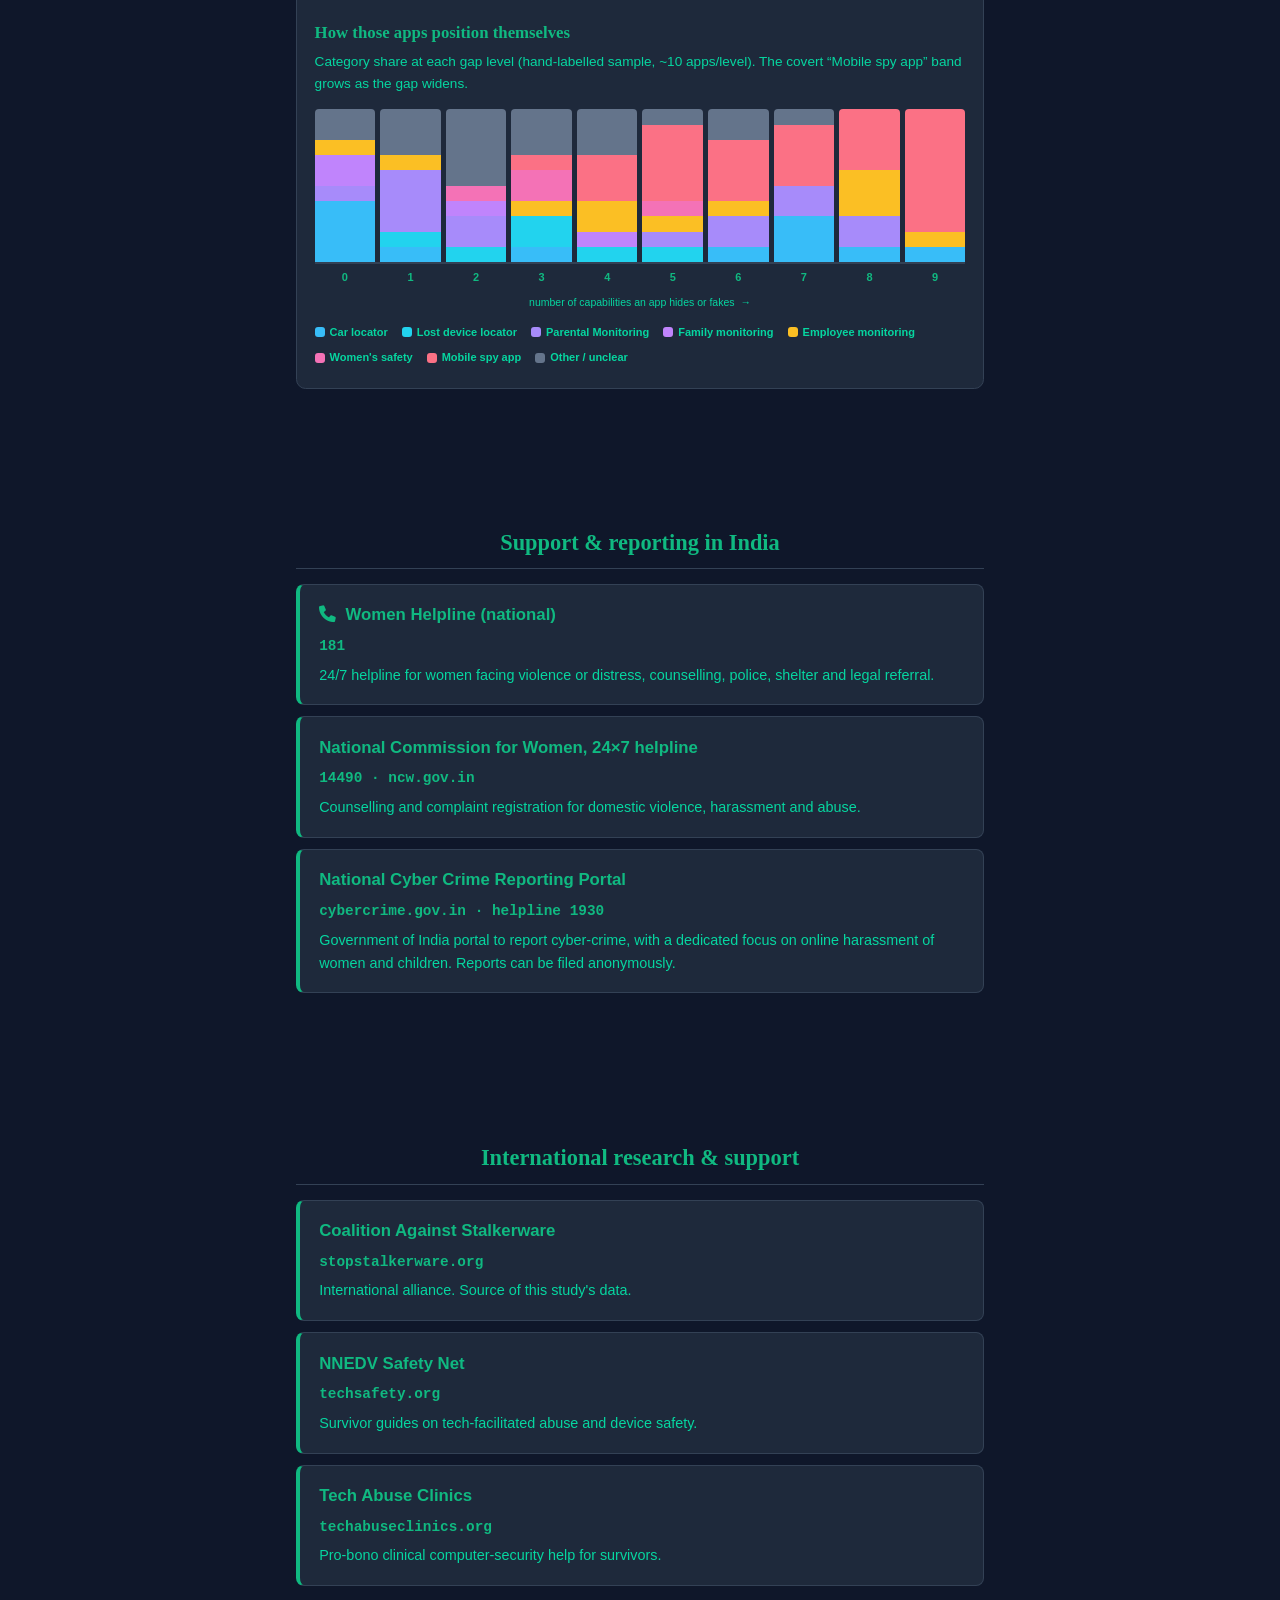
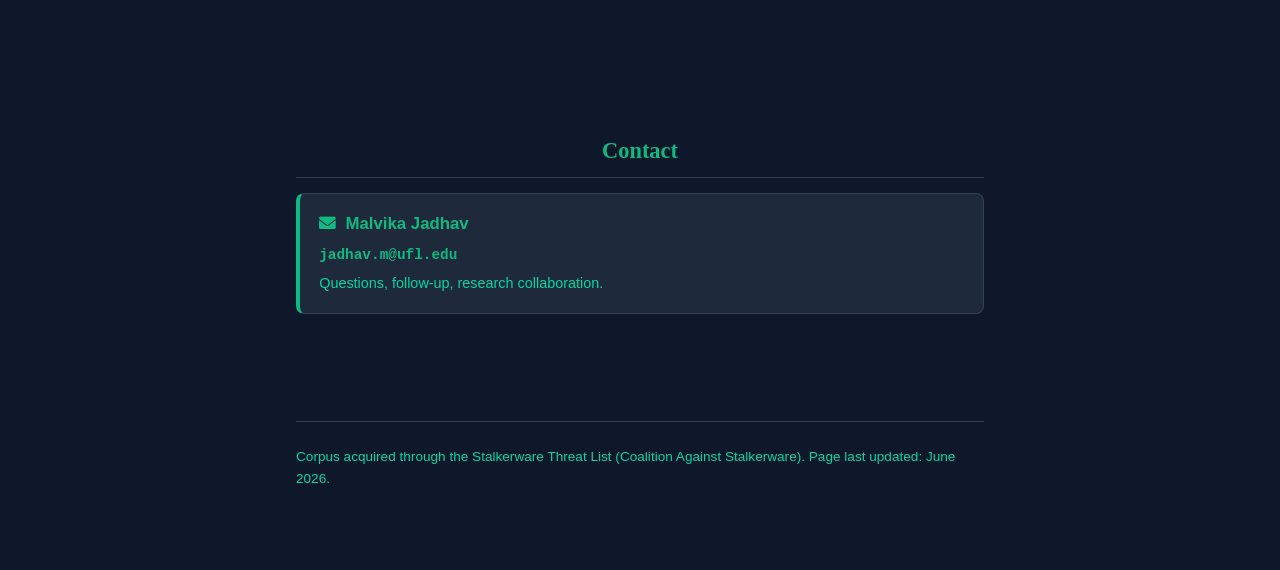
==== commit f5b6d487: "Remove paper-block styles from index.html Removed styles for paper-block and its related elements." ====
--- a/asiaccs/index.html
+++ b/asiaccs/index.html
@@ -28,9 +28,6 @@
   .talk-card .card-name{font-weight:700;font-size:1.05rem;margin-bottom:.35rem;}
   .talk-card .card-url{color:var(--accent);font-size:.9rem;font-weight:600;margin-bottom:.35rem;word-break:break-all;font-family:ui-monospace,"SF Mono",Menlo,monospace;}
   .talk-card .card-desc{color:var(--text-secondary);font-size:.9rem;}
-  .paper-block{background:var(--bg-secondary);border:1px solid var(--border);border-left:4px solid var(--accent);padding:1.2rem;border-radius:.5rem;}
-  .paper-block .paper-authors{font-weight:700;margin-bottom:.4rem;font-size:1.05rem;} .paper-block .paper-title{font-style:italic;margin-bottom:.8rem;color:var(--text-secondary);}
-  .paper-block a{color:var(--accent);font-weight:700;text-decoration:none;border-bottom:2px solid var(--accent);font-family:ui-monospace,"SF Mono",Menlo,monospace;font-size:.95rem;} .paper-block a:hover{color:var(--accent-hover);border-bottom-color:var(--accent-hover);}
   .talk-footer{margin-top:3rem;padding-top:1.5rem;border-top:1px solid var(--border);font-size:.85rem;color:var(--text-secondary);line-height:1.6;}
   .viz{background:var(--bg-secondary);border:1px solid var(--border);border-radius:.6rem;padding:1.2rem 1.1rem 1.3rem;}
   .viz .stat-row{display:flex;gap:.7rem;flex-wrap:wrap;margin-bottom:1.3rem;}
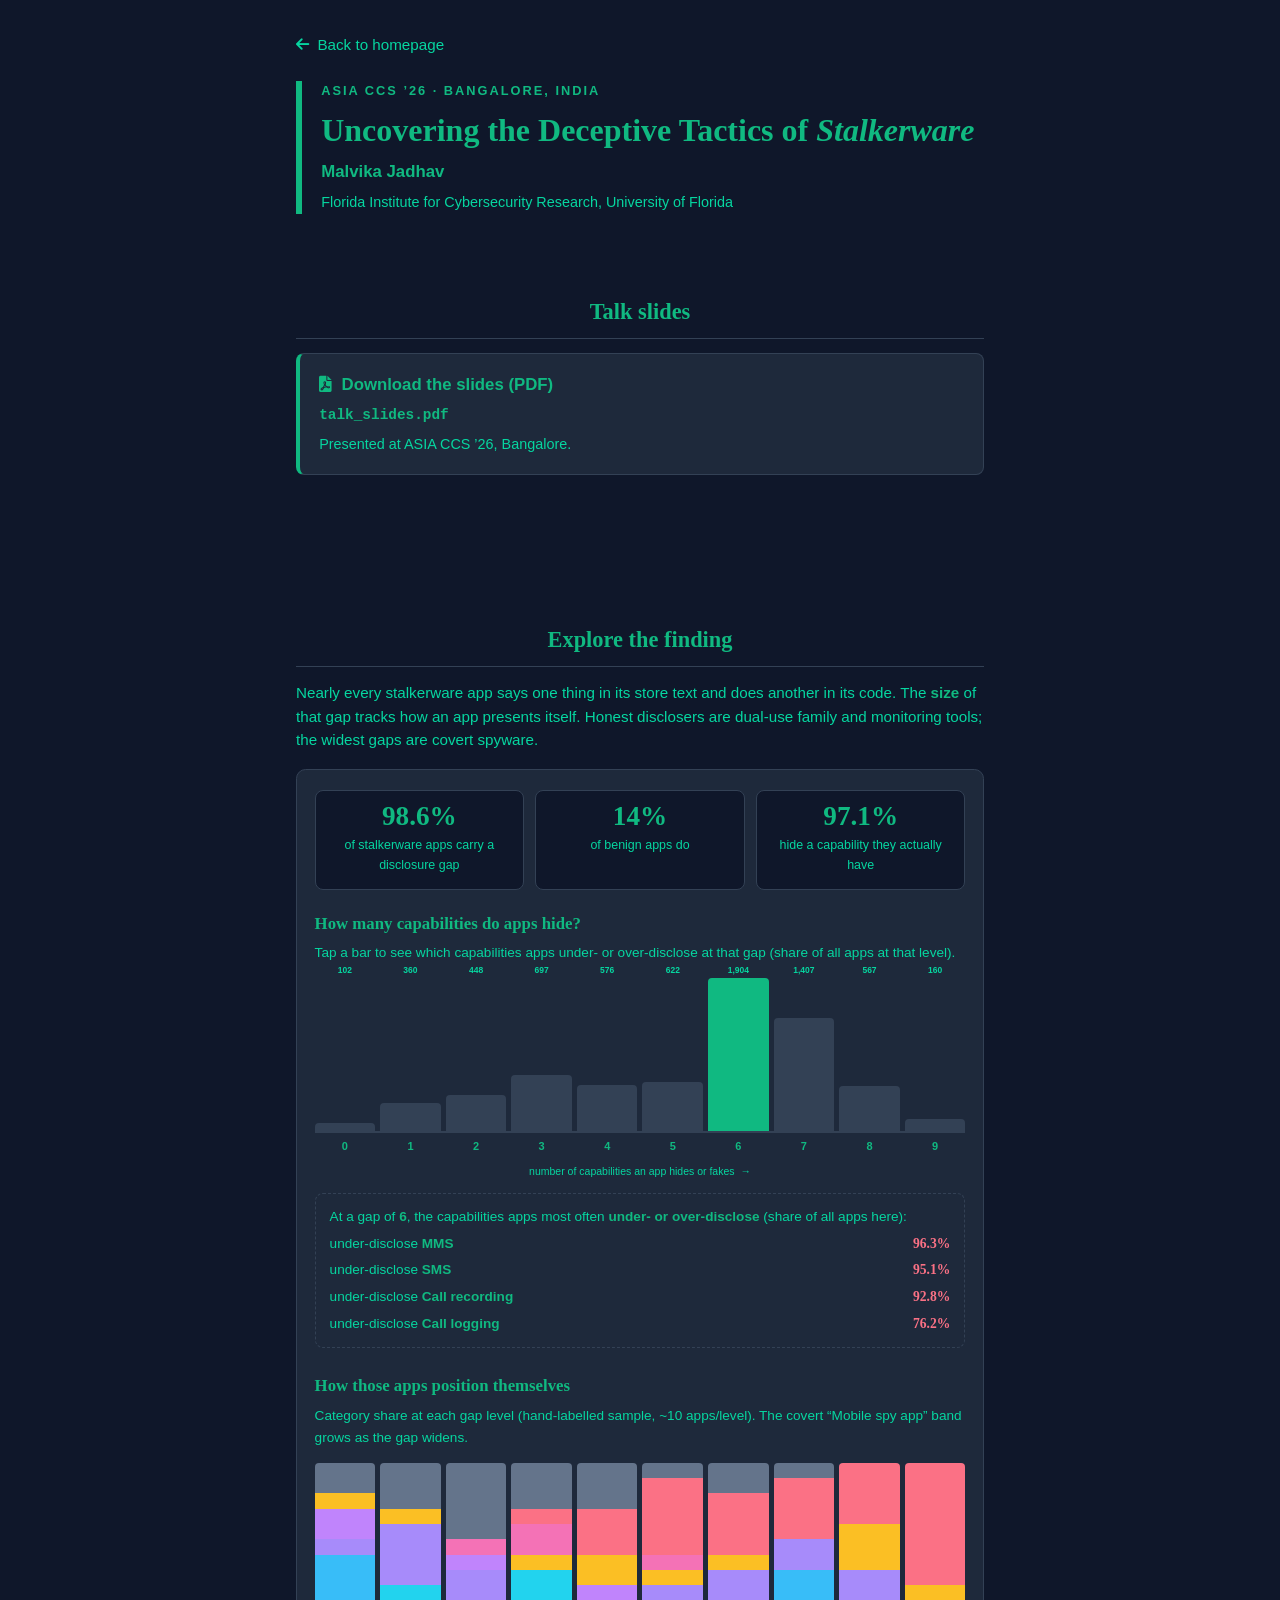
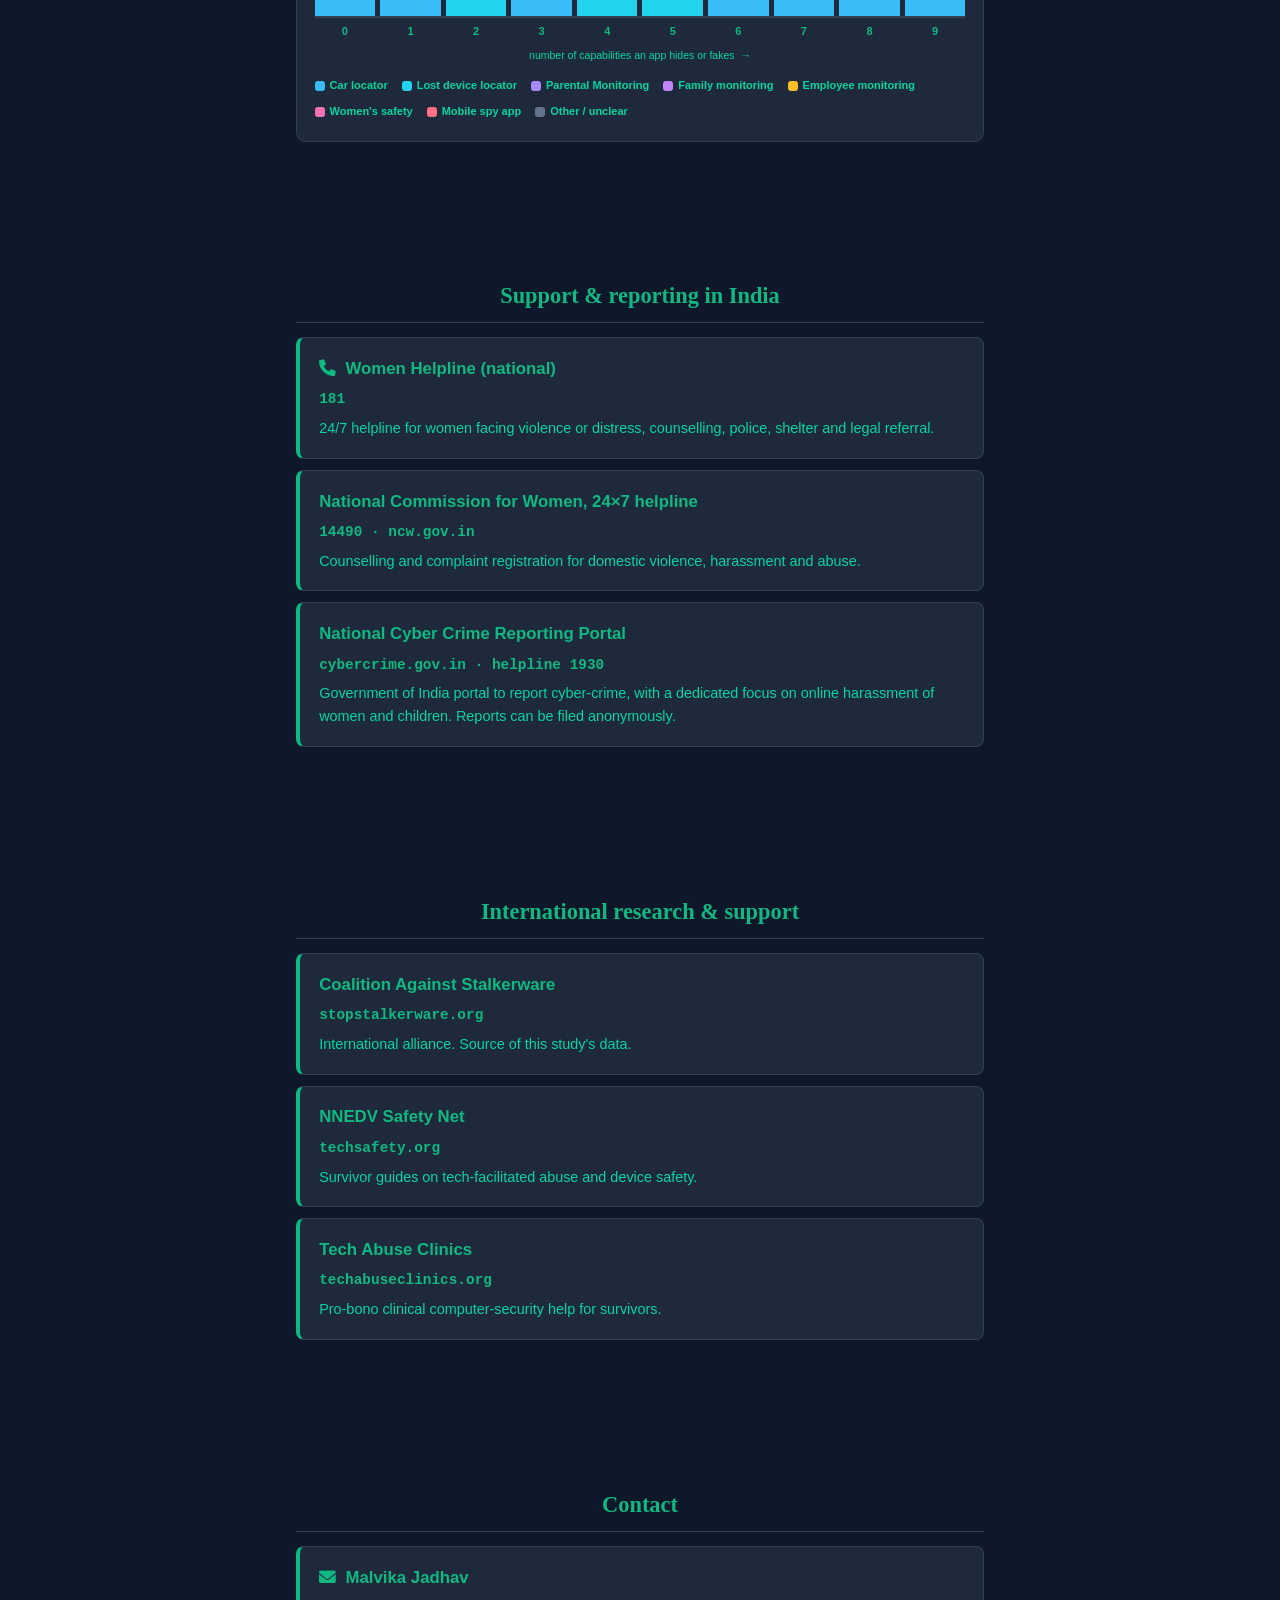
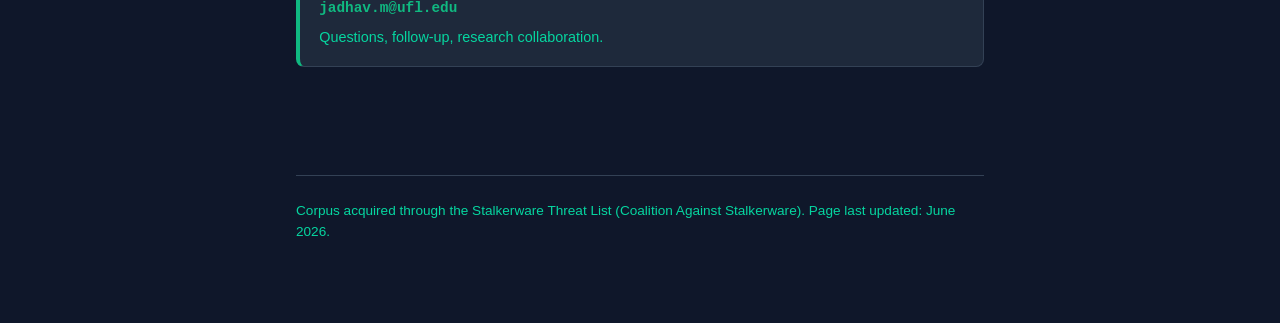
==== commit 8234dcee: "Remove paper section from index.html Removed the section detailing the paper and its authors." ====
--- a/asiaccs/index.html
+++ b/asiaccs/index.html
@@ -56,11 +56,6 @@
     <div class="talk-byline">Malvika Jadhav</div>
     <div class="talk-venue">Florida Institute for Cybersecurity Research, University of Florida</div>
   </header>
-
-  <section class="talk-section"><h2>The paper</h2>
-    <div class="paper-block"><div class="paper-authors">Jadhav, Bao, Bindschaedler.</div>
-      <div class="paper-title">Uncovering the Deceptive Tactics of Stalkerware: A Large Scale Measurement Study.</div></div>
-  </section>
 
   <section class="talk-section"><h2>Talk slides</h2>
     <a class="talk-card" href="talk_slides.pdf"><div class="card-name"><i class="fas fa-file-pdf"></i>&nbsp; Download the slides (PDF)</div>
